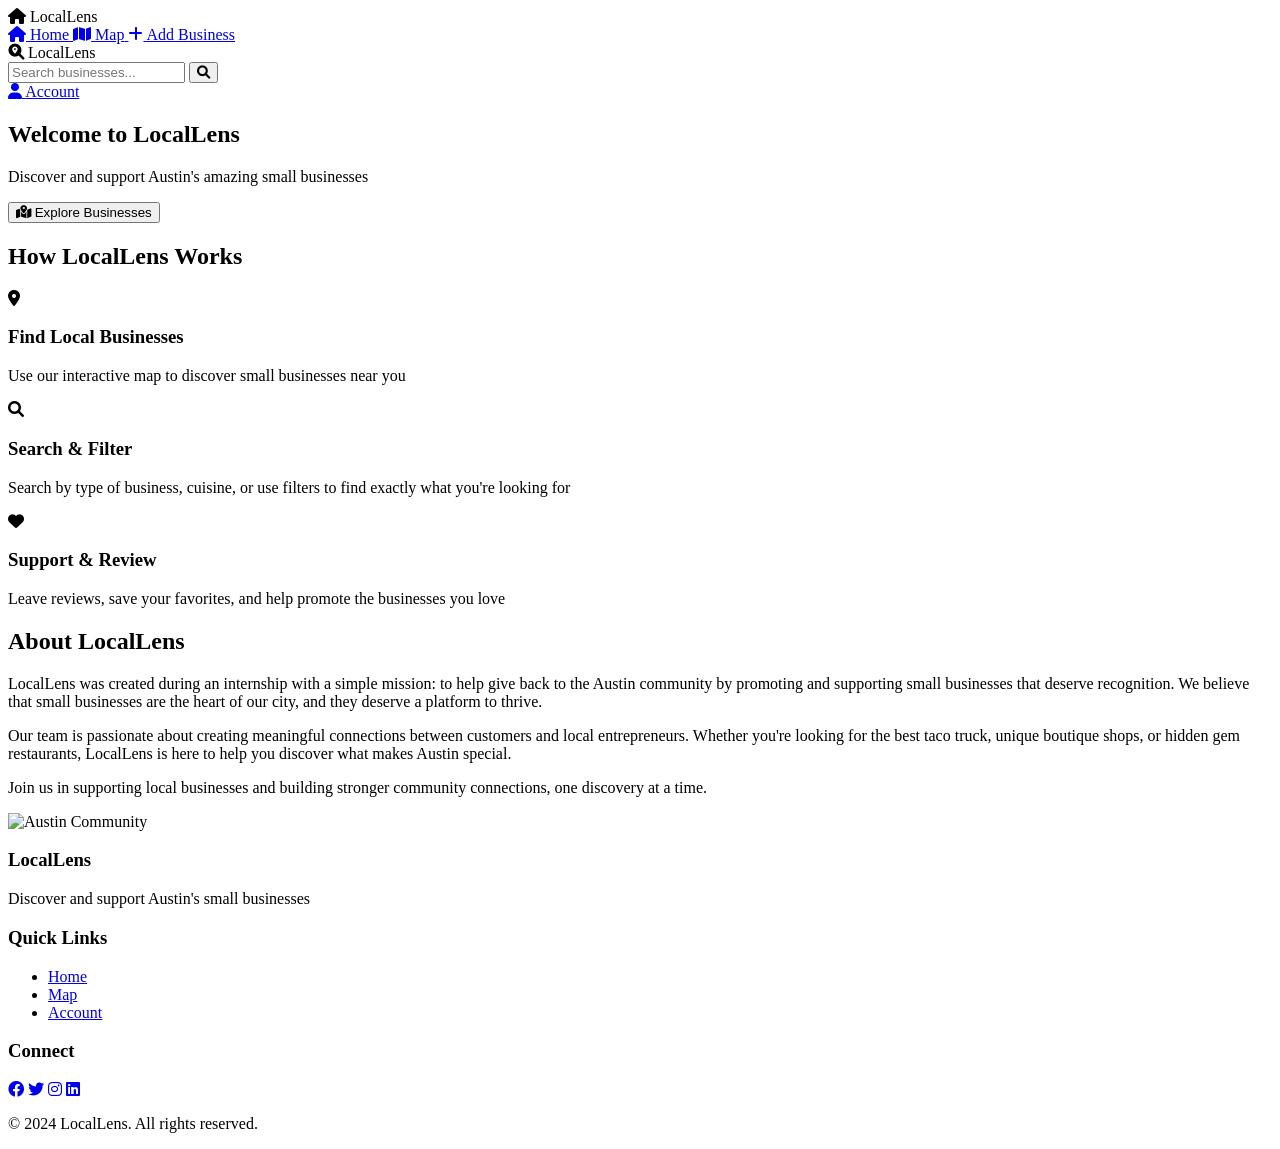
==== index.html @ 7f7b28e9 "Test push" ====
<!DOCTYPE html>
<html lang="en">
<head>
    <meta charset="UTF-8">
    <meta name="viewport" content="width=device-width, initial-scale=1.0">
    <title>LocalLens - Discover Austin's Small Businesses</title>
    <link rel="stylesheet" href="styles.css">
    <link href="https://cdnjs.cloudflare.com/ajax/libs/font-awesome/6.0.0/css/all.min.css" rel="stylesheet">
</head>
<body>
    <!-- Navigation Bar -->
    <nav class="navbar">
        <div class="nav-container">
            <div class="nav-logo">
                <i class="fas fa-home"></i>
                <span id="logo-text">LocalLens</span>
            </div>
            <div class="nav-items">
                <a href="index.html" class="nav-item active">
                    <i class="fas fa-home"></i>
                    <span>Home</span>
                </a>
                <a href="map.html" class="nav-item">
                    <i class="fas fa-map"></i>
                    <span>Map</span>
                </a>
                <a href="add-business.html" class="nav-item">
                    <i class="fas fa-plus"></i>
                    <span>Add Business</span>
                </a>
                <div class="nav-brand">
                    <i class="fas fa-search-location"></i>
                    <span>LocalLens</span>
                </div>
                <div class="search-container">
                    <input type="text" placeholder="Search businesses..." id="home-search">
                    <button type="button"><i class="fas fa-search"></i></button>
                </div>
                <a href="account.html" class="nav-item">
                    <i class="fas fa-user"></i>
                    <span>Account</span>
                </a>
            </div>
        </div>
    </nav>

    <!-- Hero Section with Austin Background -->
    <section class="hero">
        <div class="hero-overlay">
            <div class="hero-content">
                <h1>Welcome to LocalLens</h1>
                <p>Discover and support Austin's amazing small businesses</p>
                <button class="cta-button" onclick="window.location.href='map.html'">
                    <i class="fas fa-map-marked-alt"></i>
                    Explore Businesses
                </button>
            </div>
        </div>
    </section>

    <!-- How It Works Section -->
    <section class="how-it-works">
        <div class="container">
            <h2>How LocalLens Works</h2>
            <div class="steps-container">
                <div class="step">
                    <div class="step-icon">
                        <i class="fas fa-map-marker-alt"></i>
                    </div>
                    <h3>Find Local Businesses</h3>
                    <p>Use our interactive map to discover small businesses near you</p>
                </div>
                <div class="step">
                    <div class="step-icon">
                        <i class="fas fa-search"></i>
                    </div>
                    <h3>Search & Filter</h3>
                    <p>Search by type of business, cuisine, or use filters to find exactly what you're looking for</p>
                </div>
                <div class="step">
                    <div class="step-icon">
                        <i class="fas fa-heart"></i>
                    </div>
                    <h3>Support & Review</h3>
                    <p>Leave reviews, save your favorites, and help promote the businesses you love</p>
                </div>
            </div>
        </div>
    </section>

    <!-- About Us Section -->
    <section class="about-us">
        <div class="container">
            <div class="about-content">
                <div class="about-text">
                    <h2>About LocalLens</h2>
                    <p>
                        LocalLens was created during an internship with a simple mission: to help give back to the Austin community 
                        by promoting and supporting small businesses that deserve recognition. We believe that small businesses are 
                        the heart of our city, and they deserve a platform to thrive.
                    </p>
                    <p>
                        Our team is passionate about creating meaningful connections between customers and local entrepreneurs. 
                        Whether you're looking for the best taco truck, unique boutique shops, or hidden gem restaurants, 
                        LocalLens is here to help you discover what makes Austin special.
                    </p>
                    <p>
                        Join us in supporting local businesses and building stronger community connections, one discovery at a time.
                    </p>
                </div>
                <div class="about-image">
                    <img src="https://images.unsplash.com/photo-1519501025264-65ba15a82390?w=800&h=600&fit=crop" alt="Austin Community">
                </div>
            </div>
        </div>
    </section>

    <!-- Footer -->
    <footer class="footer">
        <div class="container">
            <div class="footer-content">
                <div class="footer-section">
                    <h3>LocalLens</h3>
                    <p>Discover and support Austin's small businesses</p>
                </div>
                <div class="footer-section">
                    <h3>Quick Links</h3>
                    <ul>
                        <li><a href="index.html">Home</a></li>
                        <li><a href="map.html">Map</a></li>
                        <li><a href="account.html">Account</a></li>
                    </ul>
                </div>
                <div class="footer-section">
                    <h3>Connect</h3>
                    <div class="social-links">
                        <a href="#"><i class="fab fa-facebook"></i></a>
                        <a href="#"><i class="fab fa-twitter"></i></a>
                        <a href="#"><i class="fab fa-instagram"></i></a>
                        <a href="#"><i class="fab fa-linkedin"></i></a>
                    </div>
                </div>
            </div>
            <div class="footer-bottom">
                <p>&copy; 2024 LocalLens. All rights reserved.</p>
            </div>
        </div>
    </footer>

    <script src="script.js"></script>
</body>
</html>
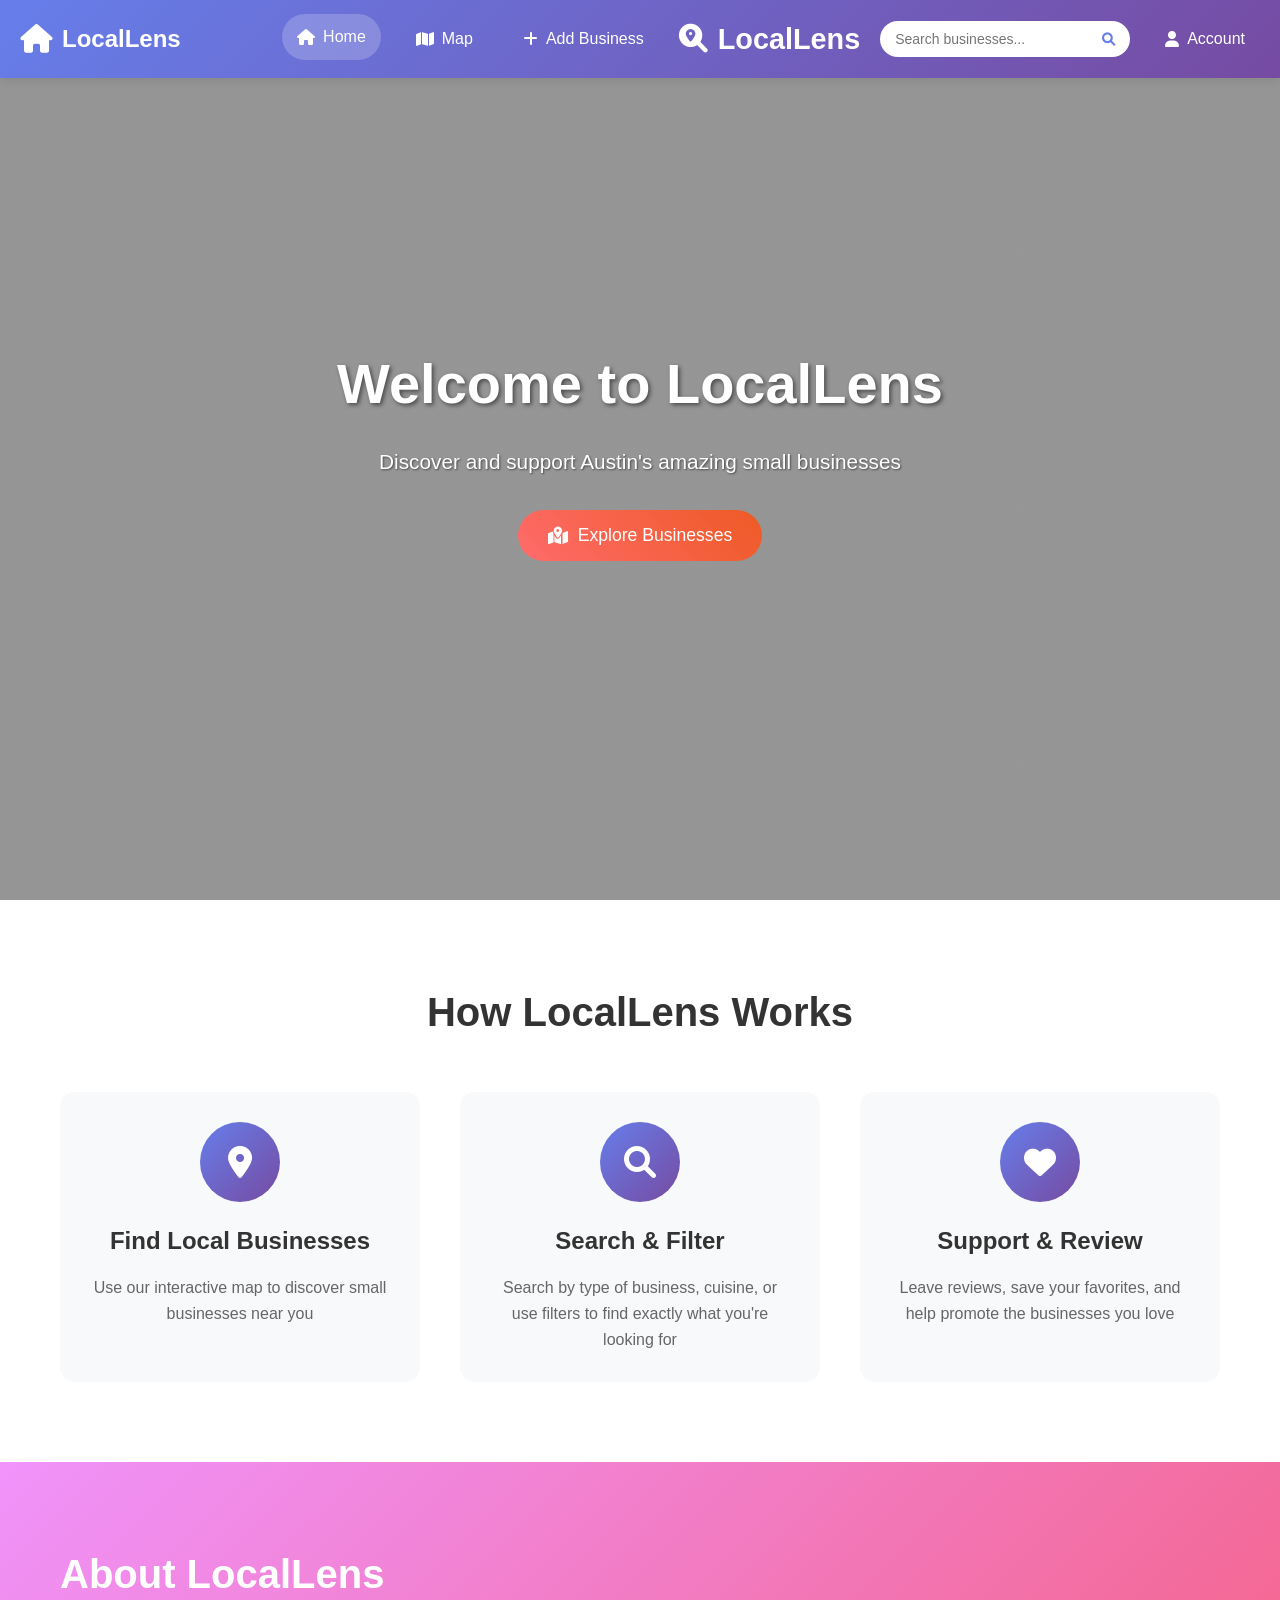
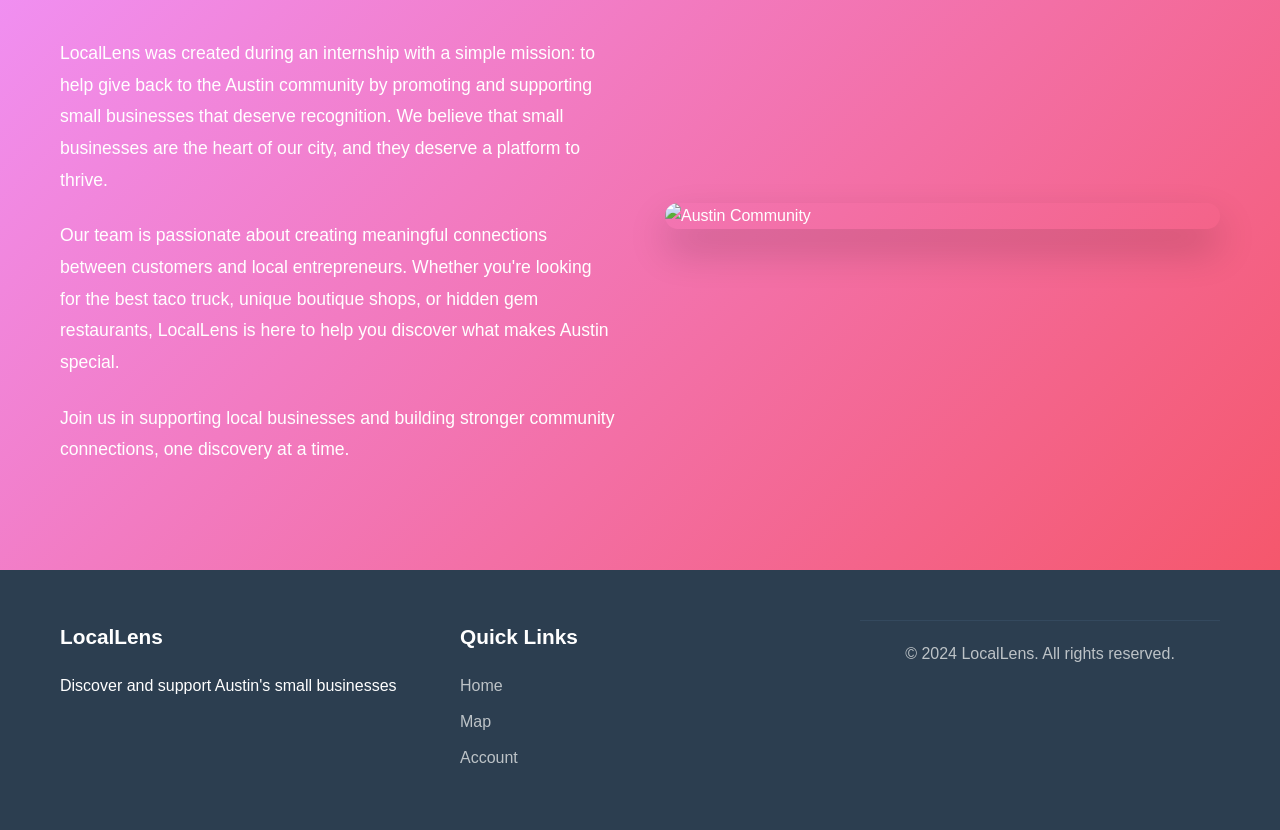
==== commit 03bc152e: "Update image source in index.html" ====
--- a/index.html
+++ b/index.html
@@ -109,7 +109,7 @@
                     </p>
                 </div>
                 <div class="about-image">
-                    <img src="https://images.unsplash.com/photo-1519501025264-65ba15a82390?w=800&h=600&fit=crop" alt="Austin Community">
+                    <img src="https://media.istockphoto.com/id/592651910/photo/austin-texas-skyline.jpg?s=612x612&w=0&k=20&c=B7AozA89AxOwisBe9UBj8TJvMRKr8FooVob9JD7FfEM=" alt="Austin Community">
                 </div>
             </div>
         </div>
@@ -131,16 +131,7 @@
                         <li><a href="account.html">Account</a></li>
                     </ul>
                 </div>
-                <div class="footer-section">
-                    <h3>Connect</h3>
-                    <div class="social-links">
-                        <a href="#"><i class="fab fa-facebook"></i></a>
-                        <a href="#"><i class="fab fa-twitter"></i></a>
-                        <a href="#"><i class="fab fa-instagram"></i></a>
-                        <a href="#"><i class="fab fa-linkedin"></i></a>
-                    </div>
-                </div>
-            </div>
+               
             <div class="footer-bottom">
                 <p>&copy; 2024 LocalLens. All rights reserved.</p>
             </div>
@@ -149,4 +140,4 @@
 
     <script src="script.js"></script>
 </body>
-</html>+</html>
--- a/styles.css
+++ b/styles.css
@@ -0,0 +1,2043 @@
+/* Global Styles */
+* {
+    margin: 0;
+    padding: 0;
+    box-sizing: border-box;
+}
+
+body {
+    font-family: 'Segoe UI', Tahoma, Geneva, Verdana, sans-serif;
+    line-height: 1.6;
+    color: #333;
+    background-color: #f8f9fa;
+}
+
+.container {
+    max-width: 1200px;
+    margin: 0 auto;
+    padding: 0 20px;
+}
+
+/* Navigation Bar */
+.navbar {
+    background: linear-gradient(135deg, #667eea 0%, #764ba2 100%);
+    padding: 1rem 0;
+    position: fixed;
+    top: 0;
+    width: 100%;
+    z-index: 1000;
+    box-shadow: 0 2px 10px rgba(0,0,0,0.1);
+}
+
+.nav-container {
+    max-width: 1400px;
+    margin: 0 auto;
+    display: flex;
+    justify-content: space-between;
+    align-items: center;
+    padding: 0 20px;
+}
+
+.nav-logo {
+    display: flex;
+    align-items: center;
+    color: white;
+    font-size: 1.5rem;
+    font-weight: bold;
+    text-decoration: none;
+}
+
+.nav-logo i {
+    margin-right: 10px;
+    font-size: 1.8rem;
+}
+
+.nav-items {
+    display: flex;
+    align-items: center;
+    gap: 20px;
+    flex-wrap: wrap;
+}
+
+.nav-item {
+    display: flex;
+    align-items: center;
+    color: white;
+    text-decoration: none;
+    padding: 10px 15px;
+    border-radius: 25px;
+    transition: all 0.3s ease;
+}
+
+.nav-item:hover, .nav-item.active {
+    background: rgba(255,255,255,0.2);
+    transform: translateY(-2px);
+}
+
+.nav-item i {
+    margin-right: 8px;
+}
+
+.nav-brand {
+    color: white;
+    font-size: 1.8rem;
+    font-weight: bold;
+    text-decoration: none;
+    display: flex;
+    align-items: center;
+}
+
+.nav-brand i {
+    margin-right: 10px;
+}
+
+.search-container {
+    position: relative;
+    display: flex;
+    align-items: center;
+}
+
+.search-container input {
+    padding: 10px 40px 10px 15px;
+    border: none;
+    border-radius: 25px;
+    width: 250px;
+    outline: none;
+    font-size: 14px;
+}
+
+.search-container button {
+    position: absolute;
+    right: 5px;
+    background: none;
+    border: none;
+    color: #667eea;
+    cursor: pointer;
+    padding: 5px 10px;
+}
+
+/* Hero Section */
+.hero {
+    height: 100vh;
+    background: linear-gradient(rgba(0,0,0,0.4), rgba(0,0,0,0.4)), 
+                url('https://images.unsplash.com/photo-1519501025264-65ba15a82390?w=1920&h=1080&fit=crop');
+    background-size: cover;
+    background-position: center;
+    display: flex;
+    align-items: center;
+    justify-content: center;
+    text-align: center;
+    color: white;
+}
+
+.hero-overlay {
+    max-width: 800px;
+    padding: 0 20px;
+}
+
+.hero-content h1 {
+    font-size: 3.5rem;
+    margin-bottom: 1rem;
+    text-shadow: 2px 2px 4px rgba(0,0,0,0.5);
+}
+
+.hero-content p {
+    font-size: 1.3rem;
+    margin-bottom: 2rem;
+    text-shadow: 1px 1px 2px rgba(0,0,0,0.5);
+}
+
+.cta-button {
+    background: linear-gradient(45deg, #ff6b6b, #ee5a24);
+    color: white;
+    padding: 15px 30px;
+    border: none;
+    border-radius: 50px;
+    font-size: 1.1rem;
+    cursor: pointer;
+    transition: all 0.3s ease;
+    text-decoration: none;
+    display: inline-flex;
+    align-items: center;
+    gap: 10px;
+}
+
+.cta-button:hover {
+    transform: translateY(-3px);
+    box-shadow: 0 10px 20px rgba(0,0,0,0.2);
+}
+
+/* How It Works Section */
+.how-it-works {
+    padding: 80px 0;
+    background: white;
+}
+
+.how-it-works h2 {
+    text-align: center;
+    font-size: 2.5rem;
+    margin-bottom: 3rem;
+    color: #333;
+}
+
+.steps-container {
+    display: grid;
+    grid-template-columns: repeat(auto-fit, minmax(300px, 1fr));
+    gap: 40px;
+}
+
+.step {
+    text-align: center;
+    padding: 30px;
+    border-radius: 15px;
+    background: #f8f9fa;
+    transition: transform 0.3s ease;
+}
+
+.step:hover {
+    transform: translateY(-10px);
+}
+
+.step-icon {
+    width: 80px;
+    height: 80px;
+    background: linear-gradient(135deg, #667eea 0%, #764ba2 100%);
+    border-radius: 50%;
+    display: flex;
+    align-items: center;
+    justify-content: center;
+    margin: 0 auto 20px;
+    color: white;
+    font-size: 2rem;
+}
+
+.step h3 {
+    font-size: 1.5rem;
+    margin-bottom: 15px;
+    color: #333;
+}
+
+.step p {
+    color: #666;
+    line-height: 1.6;
+}
+
+/* About Us Section */
+.about-us {
+    padding: 80px 0;
+    background: linear-gradient(135deg, #f093fb 0%, #f5576c 100%);
+    color: white;
+}
+
+.about-content {
+    display: grid;
+    grid-template-columns: 1fr 1fr;
+    gap: 50px;
+    align-items: center;
+}
+
+.about-text h2 {
+    font-size: 2.5rem;
+    margin-bottom: 2rem;
+}
+
+.about-text p {
+    font-size: 1.1rem;
+    line-height: 1.8;
+    margin-bottom: 1.5rem;
+}
+
+.about-image {
+    border-radius: 15px;
+    overflow: hidden;
+    box-shadow: 0 20px 40px rgba(0,0,0,0.2);
+}
+
+.about-image img {
+    width: 100%;
+    height: auto;
+    display: block;
+}
+
+/* Footer */
+.footer {
+    background: #2c3e50;
+    color: white;
+    padding: 50px 0 20px;
+}
+
+.footer-content {
+    display: grid;
+    grid-template-columns: repeat(auto-fit, minmax(250px, 1fr));
+    gap: 40px;
+    margin-bottom: 30px;
+}
+
+.footer-section h3 {
+    font-size: 1.3rem;
+    margin-bottom: 20px;
+}
+
+.footer-section ul {
+    list-style: none;
+}
+
+.footer-section ul li {
+    margin-bottom: 10px;
+}
+
+.footer-section ul li a {
+    color: #bdc3c7;
+    text-decoration: none;
+    transition: color 0.3s ease;
+}
+
+.footer-section ul li a:hover {
+    color: white;
+}
+
+.social-links {
+    display: flex;
+    gap: 15px;
+}
+
+.social-links a {
+    color: #bdc3c7;
+    font-size: 1.5rem;
+    transition: color 0.3s ease;
+}
+
+.social-links a:hover {
+    color: white;
+}
+
+.footer-bottom {
+    text-align: center;
+    padding-top: 20px;
+    border-top: 1px solid #34495e;
+    color: #bdc3c7;
+}
+
+/* Main Content */
+.main-content {
+    margin-top: 80px;
+    min-height: calc(100vh - 80px);
+}
+
+/* Map Controls */
+.map-controls {
+    display: flex;
+    justify-content: space-between;
+    align-items: center;
+    padding: 20px;
+    background: white;
+    border-bottom: 1px solid #e9ecef;
+    position: sticky;
+    top: 80px;
+    z-index: 100;
+}
+
+.control-btn {
+    background: #667eea;
+    color: white;
+    border: none;
+    padding: 10px 20px;
+    border-radius: 25px;
+    cursor: pointer;
+    display: flex;
+    align-items: center;
+    gap: 8px;
+    transition: all 0.3s ease;
+}
+
+.control-btn:hover {
+    background: #5a67d8;
+    transform: translateY(-2px);
+}
+
+.filter-container {
+    position: relative;
+}
+
+.filter-dropdown {
+    position: absolute;
+    top: 100%;
+    right: 0;
+    background: white;
+    border: 1px solid #e9ecef;
+    border-radius: 10px;
+    padding: 20px;
+    min-width: 250px;
+    box-shadow: 0 10px 30px rgba(0,0,0,0.1);
+    display: none;
+    z-index: 1000;
+}
+
+.filter-dropdown.show {
+    display: block;
+}
+
+.filter-group {
+    margin-bottom: 15px;
+}
+
+.filter-group label {
+    display: block;
+    margin-bottom: 5px;
+    font-weight: 500;
+}
+
+.filter-group select {
+    width: 100%;
+    padding: 8px 12px;
+    border: 1px solid #ddd;
+    border-radius: 5px;
+    outline: none;
+}
+
+.apply-btn {
+    background: #28a745;
+    color: white;
+    border: none;
+    padding: 10px 20px;
+    border-radius: 5px;
+    cursor: pointer;
+    width: 100%;
+    font-weight: 500;
+}
+
+/* Map and Business Container */
+.map-business-container {
+    display: grid;
+    grid-template-columns: 1fr 1fr;
+    height: calc(100vh - 140px);
+}
+
+.map-section {
+    position: relative;
+    background: #f8f9fa;
+    border-right: 1px solid #e9ecef;
+}
+
+#map {
+    width: 100%;
+    height: 100%;
+}
+
+.map-placeholder {
+    display: flex;
+    flex-direction: column;
+    align-items: center;
+    justify-content: center;
+    height: 100%;
+    color: #666;
+    font-size: 1.2rem;
+}
+
+.map-placeholder i {
+    font-size: 4rem;
+    margin-bottom: 20px;
+    color: #ccc;
+}
+
+.business-list-section {
+    background: white;
+    display: flex;
+    flex-direction: column;
+}
+
+.business-list-header {
+    display: flex;
+    justify-content: space-between;
+    align-items: center;
+    padding: 20px;
+    border-bottom: 1px solid #e9ecef;
+}
+
+.business-list-header h3 {
+    font-size: 1.3rem;
+    color: #333;
+}
+
+.view-toggle {
+    display: flex;
+    gap: 10px;
+}
+
+.view-btn {
+    background: none;
+    border: 1px solid #ddd;
+    padding: 8px 12px;
+    border-radius: 5px;
+    cursor: pointer;
+    transition: all 0.3s ease;
+}
+
+.view-btn.active {
+    background: #667eea;
+    color: white;
+    border-color: #667eea;
+}
+
+/* Business List */
+.business-list {
+    flex: 1;
+    overflow-y: auto;
+}
+
+.business-item {
+    display: flex;
+    justify-content: space-between;
+    align-items: center;
+    padding: 20px;
+    border-bottom: 1px solid #e9ecef;
+    transition: background 0.3s ease;
+}
+
+.business-item:hover {
+    background: #f8f9fa;
+}
+
+.business-info h4 {
+    font-size: 1.1rem;
+    margin-bottom: 8px;
+    color: #333;
+}
+
+.business-rating {
+    display: flex;
+    align-items: center;
+    gap: 5px;
+    margin-bottom: 8px;
+}
+
+.business-rating i {
+    color: #ffc107;
+}
+
+.business-category, .business-price, .business-distance {
+    color: #666;
+    font-size: 0.9rem;
+    margin-bottom: 5px;
+}
+
+.business-actions {
+    display: flex;
+    gap: 10px;
+}
+
+.favorite-btn {
+    background: none;
+    border: none;
+    color: #dc3545;
+    cursor: pointer;
+    font-size: 1.2rem;
+    transition: color 0.3s ease;
+}
+
+.favorite-btn:hover, .favorite-btn.active {
+    color: #c82333;
+}
+
+.details-btn {
+    background: #667eea;
+    color: white;
+    border: none;
+    padding: 8px 16px;
+    border-radius: 20px;
+    cursor: pointer;
+    font-size: 0.9rem;
+    transition: background 0.3s ease;
+}
+
+.details-btn:hover {
+    background: #5a67d8;
+}
+
+/* Business Details Modal */
+.modal {
+    display: none;
+    position: fixed;
+    z-index: 2000;
+    left: 0;
+    top: 0;
+    width: 100%;
+    height: 100%;
+    background: rgba(0,0,0,0.5);
+}
+
+.modal.show {
+    display: flex;
+    align-items: center;
+    justify-content: center;
+}
+
+.modal-content {
+    background: white;
+    border-radius: 15px;
+    max-width: 900px;
+    width: 90%;
+    max-height: 90vh;
+    overflow-y: auto;
+    position: relative;
+}
+
+.modal-header {
+    display: flex;
+    justify-content: space-between;
+    align-items: center;
+    padding: 20px;
+    border-bottom: 1px solid #e9ecef;
+}
+
+.modal-header h2 {
+    color: #333;
+}
+
+.close-btn {
+    background: none;
+    border: none;
+    font-size: 1.5rem;
+    cursor: pointer;
+    color: #666;
+}
+
+.modal-body {
+    padding: 20px;
+}
+
+.business-details {
+    display: grid;
+    grid-template-columns: 1fr 1fr;
+    gap: 30px;
+}
+
+.details-left {
+    display: flex;
+    flex-direction: column;
+    gap: 20px;
+}
+
+.business-image {
+    border-radius: 10px;
+    overflow: hidden;
+}
+
+.business-image img {
+    width: 100%;
+    height: 200px;
+    object-fit: cover;
+}
+
+.business-rating {
+    display: flex;
+    align-items: center;
+    gap: 10px;
+}
+
+.stars {
+    color: #ffc107;
+}
+
+.details-right {
+    display: flex;
+    flex-direction: column;
+    gap: 25px;
+}
+
+.info-section h3, .description-section h3, .menu-section h3, .reviews-section h3 {
+    font-size: 1.3rem;
+    margin-bottom: 15px;
+    color: #333;
+}
+
+.info-item {
+    display: flex;
+    align-items: center;
+    gap: 10px;
+    margin-bottom: 10px;
+}
+
+.info-item i {
+    color: #667eea;
+    width: 20px;
+}
+
+.menu-list {
+    list-style: none;
+}
+
+.menu-list li {
+    padding: 8px 0;
+    border-bottom: 1px solid #f0f0f0;
+}
+
+.review-item {
+    padding: 15px;
+    border: 1px solid #e9ecef;
+    border-radius: 10px;
+    margin-bottom: 15px;
+}
+
+.reviewer {
+    font-weight: 600;
+    color: #333;
+}
+
+.review-stars {
+    color: #ffc107;
+}
+
+.review-text {
+    margin-top: 10px;
+    color: #666;
+}
+
+.modal-footer {
+    display: flex;
+    gap: 15px;
+    padding: 20px;
+    border-top: 1px solid #e9ecef;
+}
+
+.favorite-btn-modal {
+    background: #dc3545;
+    color: white;
+    border: none;
+    padding: 10px 20px;
+    border-radius: 25px;
+    cursor: pointer;
+    display: flex;
+    align-items: center;
+    gap: 8px;
+    transition: background 0.3s ease;
+}
+
+.favorite-btn-modal:hover {
+    background: #c82333;
+}
+
+.write-review-btn {
+    background: #667eea;
+    color: white;
+    border: none;
+    padding: 10px 20px;
+    border-radius: 25px;
+    cursor: pointer;
+    display: flex;
+    align-items: center;
+    gap: 8px;
+    transition: background 0.3s ease;
+}
+
+.write-review-btn:hover {
+    background: #5a67d8;
+}
+
+/* Account Section */
+.account-container {
+    max-width: 800px;
+    margin: 0 auto;
+    padding: 40px 20px;
+}
+
+/* Add Business Section */
+.add-business-container {
+    max-width: 1000px;
+    margin: 0 auto;
+    padding: 40px 20px;
+}
+
+.page-header {
+    text-align: center;
+    margin-bottom: 40px;
+}
+
+.page-header h1 {
+    font-size: 2.5rem;
+    margin-bottom: 15px;
+    color: #333;
+}
+
+.page-header p {
+    font-size: 1.2rem;
+    color: #666;
+}
+
+.business-form-container {
+    background: white;
+    border-radius: 15px;
+    padding: 40px;
+    box-shadow: 0 10px 30px rgba(0,0,0,0.1);
+}
+
+.business-form {
+    display: flex;
+    flex-direction: column;
+    gap: 30px;
+}
+
+.form-section {
+    border-bottom: 1px solid #e9ecef;
+    padding-bottom: 30px;
+}
+
+.form-section:last-child {
+    border-bottom: none;
+    padding-bottom: 0;
+}
+
+.form-section h2 {
+    font-size: 1.5rem;
+    margin-bottom: 20px;
+    color: #333;
+    display: flex;
+    align-items: center;
+    gap: 10px;
+}
+
+.form-grid {
+    display: grid;
+    grid-template-columns: repeat(auto-fit, minmax(250px, 1fr));
+    gap: 20px;
+}
+
+.form-group textarea {
+    resize: vertical;
+    min-height: 100px;
+}
+
+.help-text {
+    font-size: 0.9rem;
+    color: #666;
+    margin-top: 5px;
+}
+
+.form-actions {
+    display: flex;
+    gap: 15px;
+    justify-content: flex-end;
+    margin-top: 30px;
+}
+
+.primary-btn {
+    background: linear-gradient(135deg, #667eea 0%, #764ba2 100%);
+    color: white;
+    border: none;
+    padding: 15px 30px;
+    border-radius: 25px;
+    cursor: pointer;
+    font-size: 1.1rem;
+    display: flex;
+    align-items: center;
+    gap: 10px;
+    transition: all 0.3s ease;
+}
+
+.primary-btn:hover {
+    transform: translateY(-2px);
+    box-shadow: 0 10px 20px rgba(0,0,0,0.2);
+}
+
+.secondary-btn {
+    background: #6c757d;
+    color: white;
+    border: none;
+    padding: 15px 30px;
+    border-radius: 25px;
+    cursor: pointer;
+    font-size: 1.1rem;
+    display: flex;
+    align-items: center;
+    gap: 10px;
+    transition: all 0.3s ease;
+}
+
+.secondary-btn:hover {
+    background: #5a6268;
+    transform: translateY(-2px);
+}
+
+/* Success Message */
+.success-message {
+    background: linear-gradient(135deg, #28a745 0%, #20c997 100%);
+    border-radius: 15px;
+    padding: 40px;
+    text-align: center;
+    color: white;
+    margin-top: 30px;
+}
+
+.success-content i {
+    font-size: 4rem;
+    margin-bottom: 20px;
+}
+
+.success-content h3 {
+    font-size: 2rem;
+    margin-bottom: 15px;
+}
+
+.success-content p {
+    font-size: 1.1rem;
+    margin-bottom: 30px;
+    opacity: 0.9;
+}
+
+.success-btn {
+    background: white;
+    color: #28a745;
+    border: none;
+    padding: 12px 25px;
+    border-radius: 25px;
+    cursor: pointer;
+    font-size: 1rem;
+    margin: 0 10px;
+    transition: all 0.3s ease;
+}
+
+.success-btn:hover {
+    transform: translateY(-2px);
+    box-shadow: 0 5px 15px rgba(0,0,0,0.2);
+}
+
+.auth-section {
+    background: white;
+    border-radius: 15px;
+    padding: 40px;
+    box-shadow: 0 10px 30px rgba(0,0,0,0.1);
+    margin-bottom: 40px;
+}
+
+.auth-tabs {
+    display: flex;
+    margin-bottom: 30px;
+    border-bottom: 2px solid #f0f0f0;
+}
+
+.auth-tab {
+    background: none;
+    border: none;
+    padding: 15px 30px;
+    font-size: 1.1rem;
+    cursor: pointer;
+    color: #666;
+    border-bottom: 2px solid transparent;
+    transition: all 0.3s ease;
+}
+
+.auth-tab.active {
+    color: #667eea;
+    border-bottom-color: #667eea;
+}
+
+.auth-form {
+    display: none;
+}
+
+.auth-form.active {
+    display: block;
+}
+
+.auth-form h2 {
+    font-size: 2rem;
+    margin-bottom: 30px;
+    color: #333;
+    text-align: center;
+}
+
+.form-group {
+    margin-bottom: 20px;
+}
+
+.form-group label {
+    display: block;
+    margin-bottom: 8px;
+    font-weight: 500;
+    color: #333;
+}
+
+.form-group input, .form-group textarea {
+    width: 100%;
+    padding: 12px 15px;
+    border: 1px solid #ddd;
+    border-radius: 8px;
+    font-size: 1rem;
+    outline: none;
+    transition: border-color 0.3s ease;
+}
+
+.form-group input:focus, .form-group textarea:focus {
+    border-color: #667eea;
+}
+
+.form-options {
+    display: flex;
+    justify-content: space-between;
+    align-items: center;
+    margin-bottom: 20px;
+}
+
+.form-options label {
+    display: flex;
+    align-items: center;
+    gap: 8px;
+    color: #666;
+}
+
+.forgot-password {
+    color: #667eea;
+    text-decoration: none;
+}
+
+.forgot-password:hover {
+    text-decoration: underline;
+}
+
+.submit-btn {
+    background: linear-gradient(135deg, #667eea 0%, #764ba2 100%);
+    color: white;
+    border: none;
+    padding: 15px 30px;
+    border-radius: 25px;
+    font-size: 1.1rem;
+    cursor: pointer;
+    width: 100%;
+    transition: transform 0.3s ease;
+}
+
+.submit-btn:hover {
+    transform: translateY(-2px);
+}
+
+.social-login {
+    text-align: center;
+    margin-top: 30px;
+}
+
+.social-login p {
+    color: #666;
+    margin-bottom: 15px;
+}
+
+.social-buttons {
+    display: flex;
+    gap: 15px;
+    justify-content: center;
+}
+
+.social-btn {
+    padding: 10px 20px;
+    border: 1px solid #ddd;
+    border-radius: 25px;
+    cursor: pointer;
+    display: flex;
+    align-items: center;
+    gap: 8px;
+    transition: all 0.3s ease;
+    text-decoration: none;
+    color: #333;
+}
+
+.social-btn:hover {
+    background: #f8f9fa;
+    transform: translateY(-2px);
+}
+
+.social-btn.google {
+    color: #db4437;
+    border-color: #db4437;
+}
+
+.social-btn.facebook {
+    color: #4267B2;
+    border-color: #4267B2;
+}
+
+/* Profile Section */
+.profile-section {
+    background: white;
+    border-radius: 15px;
+    padding: 40px;
+    box-shadow: 0 10px 30px rgba(0,0,0,0.1);
+}
+
+.profile-header {
+    display: flex;
+    justify-content: space-between;
+    align-items: center;
+    margin-bottom: 30px;
+    padding-bottom: 20px;
+    border-bottom: 1px solid #e9ecef;
+}
+
+.profile-info {
+    display: flex;
+    align-items: center;
+    gap: 30px;
+}
+
+.profile-picture-container {
+    position: relative;
+}
+
+.profile-picture-container img {
+    width: 120px;
+    height: 120px;
+    border-radius: 50%;
+    object-fit: cover;
+    border: 4px solid #667eea;
+}
+
+.change-pic-btn {
+    position: absolute;
+    bottom: 0;
+    right: 0;
+    background: #667eea;
+    color: white;
+    border: none;
+    border-radius: 50%;
+    width: 40px;
+    height: 40px;
+    cursor: pointer;
+    display: flex;
+    align-items: center;
+    justify-content: center;
+    box-shadow: 0 2px 10px rgba(0,0,0,0.2);
+}
+
+.edit-profile-btn {
+    background: #667eea;
+    color: white;
+    border: none;
+    padding: 10px 20px;
+    border-radius: 25px;
+    cursor: pointer;
+    display: flex;
+    align-items: center;
+    gap: 8px;
+    transition: background 0.3s ease;
+}
+
+.edit-profile-btn:hover {
+    background: #5a67d8;
+}
+
+.profile-tabs {
+    display: flex;
+    margin-bottom: 30px;
+    border-bottom: 2px solid #f0f0f0;
+}
+
+.profile-tab {
+    background: none;
+    border: none;
+    padding: 15px 30px;
+    font-size: 1.1rem;
+    cursor: pointer;
+    color: #666;
+    border-bottom: 2px solid transparent;
+    transition: all 0.3s ease;
+}
+
+.profile-tab.active {
+    color: #667eea;
+    border-bottom-color: #667eea;
+}
+
+.profile-content {
+    display: none;
+}
+
+.profile-content.active {
+    display: block;
+}
+
+/* Favorites Grid */
+.favorites-grid {
+    display: grid;
+    grid-template-columns: repeat(auto-fill, minmax(300px, 1fr));
+    gap: 20px;
+}
+
+.favorite-item {
+    background: #f8f9fa;
+    border-radius: 15px;
+    overflow: hidden;
+    transition: transform 0.3s ease;
+}
+
+.favorite-item:hover {
+    transform: translateY(-5px);
+}
+
+.favorite-item img {
+    width: 100%;
+    height: 200px;
+    object-fit: cover;
+}
+
+.favorite-info {
+    padding: 20px;
+}
+
+.favorite-info h4 {
+    font-size: 1.2rem;
+    margin-bottom: 10px;
+    color: #333;
+}
+
+.favorite-rating {
+    display: flex;
+    align-items: center;
+    gap: 5px;
+    margin-bottom: 10px;
+}
+
+.favorite-rating i {
+    color: #ffc107;
+}
+
+.favorite-info p {
+    color: #666;
+    margin-bottom: 15px;
+}
+
+.remove-favorite {
+    background: #dc3545;
+    color: white;
+    border: none;
+    padding: 8px 15px;
+    border-radius: 20px;
+    cursor: pointer;
+    font-size: 0.9rem;
+    transition: background 0.3s ease;
+    display: flex;
+    align-items: center;
+    gap: 5px;
+}
+
+.remove-favorite:hover {
+    background: #c82333;
+}
+
+/* Recent List */
+.recent-list {
+    display: flex;
+    flex-direction: column;
+    gap: 15px;
+}
+
+.recent-item {
+    display: flex;
+    justify-content: space-between;
+    align-items: center;
+    padding: 20px;
+    background: #f8f9fa;
+    border-radius: 10px;
+    transition: background 0.3s ease;
+}
+
+.recent-item:hover {
+    background: #e9ecef;
+}
+
+.recent-info h4 {
+    font-size: 1.1rem;
+    margin-bottom: 5px;
+    color: #333;
+}
+
+.recent-info p {
+    color: #666;
+    margin-bottom: 10px;
+}
+
+.recent-rating {
+    display: flex;
+    align-items: center;
+    gap: 5px;
+}
+
+.recent-rating i {
+    color: #ffc107;
+}
+
+.view-again-btn {
+    background: #667eea;
+    color: white;
+    border: none;
+    padding: 8px 16px;
+    border-radius: 20px;
+    cursor: pointer;
+    font-size: 0.9rem;
+    transition: background 0.3s ease;
+    text-decoration: none;
+}
+
+.view-again-btn:hover {
+    background: #5a67d8;
+}
+
+/* Reviews List */
+.reviews-list {
+    display: flex;
+    flex-direction: column;
+    gap: 20px;
+}
+
+.review-item {
+    padding: 20px;
+    background: #f8f9fa;
+    border-radius: 10px;
+    border: 1px solid #e9ecef;
+}
+
+.review-header {
+    display: flex;
+    justify-content: space-between;
+    align-items: center;
+    margin-bottom: 15px;
+}
+
+.review-header h4 {
+    font-size: 1.1rem;
+    color: #333;
+}
+
+.review-date {
+    color: #666;
+    font-size: 0.9rem;
+}
+
+.edit-review-btn {
+    background: #667eea;
+    color: white;
+    border: none;
+    padding: 8px 16px;
+    border-radius: 20px;
+    cursor: pointer;
+    font-size: 0.9rem;
+    transition: background 0.3s ease;
+    display: flex;
+    align-items: center;
+    gap: 5px;
+}
+
+.edit-review-btn:hover {
+    background: #5a67d8;
+}
+
+/* Responsive Design */
+@media (max-width: 768px) {
+    .nav-container {
+        flex-direction: column;
+        gap: 15px;
+    }
+
+    .nav-items {
+        flex-wrap: wrap;
+        justify-content: center;
+        gap: 15px;
+    }
+
+    .search-container input {
+        width: 200px;
+    }
+
+    .hero-content h1 {
+        font-size: 2.5rem;
+    }
+
+    .about-content {
+        grid-template-columns: 1fr;
+        text-align: center;
+    }
+
+    .map-business-container {
+        grid-template-columns: 1fr;
+        height: auto;
+    }
+
+    .map-section {
+        height: 400px;
+        border-right: none;
+        border-bottom: 1px solid #e9ecef;
+    }
+
+    .business-list-section {
+        height: 600px;
+    }
+
+    .business-details {
+        grid-template-columns: 1fr;
+    }
+
+    .profile-info {
+        flex-direction: column;
+        text-align: center;
+        gap: 20px;
+    }
+
+    .favorites-grid {
+        grid-template-columns: 1fr;
+    }
+
+    .recent-item {
+        flex-direction: column;
+        align-items: flex-start;
+        gap: 15px;
+    }
+
+    .modal-content {
+        width: 95%;
+        margin: 20px;
+    }
+}
+
+@media (max-width: 480px) {
+    .hero-content h1 {
+        font-size: 2rem;
+    }
+
+    .hero-content p {
+        font-size: 1.1rem;
+    }
+
+    .steps-container {
+        grid-template-columns: 1fr;
+    }
+
+    .auth-section, .profile-section {
+        padding: 20px;
+    }
+
+    .search-container input {
+        width: 150px;
+    }
+
+    .map-controls {
+        flex-direction: column;
+        gap: 15px;
+    }
+
+    .filter-dropdown {
+        right: -50px;
+    }
+}
+
+/* Add business workspace */
+.add-business-page {
+    background: #f4f6f8;
+    color: #17232b;
+}
+
+.add-business-page .main-content {
+    padding: 0;
+}
+
+.add-business-page .nav-logo {
+    color: inherit;
+    text-decoration: none;
+}
+
+.add-business-main {
+    max-width: 1440px;
+    margin: 0 auto;
+    padding: 36px 32px 64px;
+}
+
+.submission-header {
+    display: flex;
+    align-items: flex-end;
+    justify-content: space-between;
+    gap: 24px;
+    margin-bottom: 28px;
+}
+
+.submission-kicker {
+    margin: 0 0 6px;
+    color: #18736f;
+    font-size: 0.78rem;
+    font-weight: 800;
+    text-transform: uppercase;
+}
+
+.submission-header h1 {
+    margin: 0;
+    color: #17232b;
+    font-size: 2.25rem;
+    line-height: 1.15;
+    letter-spacing: 0;
+}
+
+.submission-header > div > p:last-child {
+    max-width: 680px;
+    margin: 10px 0 0;
+    color: #61707a;
+    font-size: 1rem;
+}
+
+.map-return-link {
+    display: inline-flex;
+    align-items: center;
+    gap: 8px;
+    min-height: 40px;
+    color: #225c68;
+    font-weight: 700;
+    text-decoration: none;
+}
+
+.submission-layout {
+    display: grid;
+    grid-template-columns: minmax(0, 1.55fr) minmax(340px, 0.75fr);
+    gap: 28px;
+    align-items: start;
+}
+
+.business-form-container {
+    padding: 0;
+    overflow: hidden;
+    background: #fff;
+    border: 1px solid #dde3e7;
+    border-radius: 6px;
+    box-shadow: 0 12px 32px rgba(29, 45, 54, 0.07);
+}
+
+.business-form {
+    gap: 0;
+}
+
+.business-form .form-section {
+    padding: 28px 30px 30px;
+    border-bottom: 1px solid #e5e9ec;
+}
+
+.business-form .form-section:last-of-type {
+    border-bottom: 1px solid #e5e9ec;
+}
+
+.section-heading {
+    display: flex;
+    align-items: flex-start;
+    gap: 14px;
+    margin-bottom: 24px;
+}
+
+.section-icon {
+    display: inline-flex;
+    flex: 0 0 36px;
+    align-items: center;
+    justify-content: center;
+    width: 36px;
+    height: 36px;
+    color: #176d6a;
+    background: #e3f2f0;
+    border-radius: 6px;
+}
+
+.section-heading h2 {
+    margin: 0 0 4px;
+    color: #1f3039;
+    font-size: 1.15rem;
+    letter-spacing: 0;
+}
+
+.section-heading p {
+    margin: 0;
+    color: #6c7880;
+    font-size: 0.9rem;
+    line-height: 1.45;
+}
+
+.form-grid-three {
+    grid-template-columns: repeat(3, minmax(0, 1fr));
+    gap: 18px;
+}
+
+.form-span-two { grid-column: span 2; }
+.form-span-three { grid-column: 1 / -1; }
+
+.business-form .form-group {
+    min-width: 0;
+    margin: 0;
+}
+
+.business-form .form-group label {
+    margin-bottom: 7px;
+    color: #31424c;
+    font-size: 0.86rem;
+    font-weight: 700;
+}
+
+.business-form .form-group label span {
+    color: #b24a35;
+}
+
+.business-form .form-group input,
+.business-form .form-group select,
+.business-form .form-group textarea {
+    width: 100%;
+    min-height: 44px;
+    padding: 10px 12px;
+    color: #17232b;
+    background: #fff;
+    border: 1px solid #cbd4d9;
+    border-radius: 5px;
+    font: inherit;
+    outline: none;
+    transition: border-color 160ms ease, box-shadow 160ms ease;
+}
+
+.business-form .form-group textarea {
+    min-height: 96px;
+    resize: vertical;
+}
+
+.business-form .form-group input:focus,
+.business-form .form-group select:focus,
+.business-form .form-group textarea:focus {
+    border-color: #18736f;
+    box-shadow: 0 0 0 3px rgba(24, 115, 111, 0.12);
+}
+
+.business-form .help-text,
+.field-meta {
+    margin: 6px 0 0;
+    color: #77838a;
+    font-size: 0.78rem;
+}
+
+.field-meta {
+    text-align: right;
+}
+
+.matrix-heading {
+    align-items: center;
+}
+
+.matrix-heading > div:nth-child(2) {
+    flex: 1;
+}
+
+.matrix-average {
+    min-width: 86px;
+    padding-left: 16px;
+    border-left: 1px solid #dce3e6;
+    text-align: right;
+}
+
+.matrix-average span {
+    display: block;
+    color: #a86400;
+    font-size: 1.55rem;
+    font-weight: 800;
+}
+
+.matrix-average small {
+    color: #76838a;
+    font-size: 0.72rem;
+}
+
+.score-inputs {
+    display: grid;
+    grid-template-columns: repeat(2, minmax(0, 1fr));
+    gap: 18px 26px;
+}
+
+.score-input {
+    min-width: 0;
+}
+
+.score-input > div {
+    display: flex;
+    justify-content: space-between;
+    margin-bottom: 8px;
+}
+
+.score-input label {
+    color: #31424c;
+    font-size: 0.87rem;
+    font-weight: 700;
+}
+
+.score-input output {
+    color: #a86400;
+    font-weight: 800;
+}
+
+.score-input input[type="range"] {
+    --score-progress: 50%;
+    width: 100%;
+    height: 6px;
+    appearance: none;
+    background: linear-gradient(to right, #18736f var(--score-progress), #dbe2e5 var(--score-progress));
+    border-radius: 3px;
+    cursor: pointer;
+}
+
+.score-input input[type="range"]::-webkit-slider-thumb {
+    width: 18px;
+    height: 18px;
+    appearance: none;
+    background: #fff;
+    border: 3px solid #18736f;
+    border-radius: 50%;
+    box-shadow: 0 1px 3px rgba(0,0,0,0.18);
+}
+
+.score-input p {
+    margin: 6px 0 0;
+    color: #7a858c;
+    font-size: 0.73rem;
+}
+
+.business-form .form-actions {
+    display: flex;
+    align-items: center;
+    justify-content: space-between;
+    gap: 18px;
+    margin: 0;
+    padding: 22px 30px;
+    background: #f8fafb;
+}
+
+.form-actions > p {
+    max-width: 400px;
+    margin: 0;
+    color: #68757c;
+    font-size: 0.8rem;
+}
+
+.form-actions > p i {
+    margin-right: 5px;
+    color: #18736f;
+}
+
+.form-actions > div {
+    display: flex;
+    gap: 10px;
+}
+
+.add-business-page .primary-btn,
+.add-business-page .secondary-btn {
+    min-height: 42px;
+    padding: 10px 16px;
+    border-radius: 5px;
+    font-size: 0.9rem;
+    font-weight: 700;
+    transform: none;
+}
+
+.add-business-page .primary-btn {
+    background: #225c68;
+}
+
+.add-business-page .primary-btn:hover {
+    background: #194a54;
+    box-shadow: none;
+    transform: none;
+}
+
+.add-business-page .secondary-btn {
+    color: #37464f;
+    background: #fff;
+    border: 1px solid #cbd4d9;
+}
+
+.add-business-page .secondary-btn:hover {
+    color: #17232b;
+    background: #eef2f4;
+    transform: none;
+}
+
+.listing-preview {
+    position: sticky;
+    top: 24px;
+}
+
+.preview-heading {
+    display: flex;
+    align-items: center;
+    justify-content: space-between;
+    margin-bottom: 12px;
+}
+
+.preview-heading p {
+    margin: 0 0 2px;
+    color: #18736f;
+    font-size: 0.72rem;
+    font-weight: 800;
+    text-transform: uppercase;
+}
+
+.preview-heading h2 {
+    margin: 0;
+    color: #23343d;
+    font-size: 1.05rem;
+}
+
+.draft-badge {
+    display: inline-flex;
+    align-items: center;
+    gap: 6px;
+    padding: 6px 9px;
+    color: #6b5100;
+    background: #fff3c4;
+    border: 1px solid #ecd987;
+    border-radius: 4px;
+    font-size: 0.75rem;
+    font-weight: 700;
+}
+
+.preview-card {
+    overflow: hidden;
+    background: #fff;
+    border: 1px solid #d9e0e4;
+    border-radius: 7px;
+    box-shadow: 0 14px 36px rgba(28, 44, 53, 0.11);
+}
+
+.preview-media {
+    position: relative;
+    aspect-ratio: 16 / 9;
+    overflow: hidden;
+    background: #dce7e8;
+}
+
+.preview-media img,
+#preview-image-placeholder {
+    width: 100%;
+    height: 100%;
+}
+
+.preview-media img {
+    display: block;
+    object-fit: cover;
+}
+
+#preview-image-placeholder {
+    display: flex;
+    align-items: center;
+    justify-content: center;
+    color: #4b767b;
+    background: repeating-linear-gradient(135deg, #e8f0f1 0, #e8f0f1 18px, #dfe9ea 18px, #dfe9ea 36px);
+    font-size: 3rem;
+}
+
+#preview-image-placeholder[hidden],
+#preview-image[hidden] {
+    display: none;
+}
+
+.preview-category {
+    position: absolute;
+    left: 14px;
+    bottom: 14px;
+    padding: 6px 9px;
+    color: #fff;
+    background: #225c68;
+    border-radius: 4px;
+    font-size: 0.75rem;
+    font-weight: 800;
+}
+
+.preview-body {
+    padding: 20px;
+}
+
+.preview-title-row {
+    display: flex;
+    align-items: flex-start;
+    justify-content: space-between;
+    gap: 16px;
+}
+
+.preview-title-row h3 {
+    min-width: 0;
+    margin: 0;
+    overflow-wrap: anywhere;
+    color: #1b2a32;
+    font-size: 1.25rem;
+    line-height: 1.25;
+}
+
+.preview-rating {
+    display: flex;
+    flex: 0 0 auto;
+    align-items: center;
+    gap: 3px;
+    color: #a86400;
+}
+
+.preview-rating i {
+    font-size: 0.86rem;
+}
+
+.preview-rating span {
+    color: #738087;
+    font-size: 0.75rem;
+}
+
+.preview-meta {
+    display: flex;
+    flex-wrap: wrap;
+    gap: 8px 14px;
+    margin: 10px 0 0;
+    color: #65727a;
+    font-size: 0.82rem;
+}
+
+.preview-meta span + span::before {
+    content: "•";
+    margin-right: 14px;
+    color: #a6b0b5;
+}
+
+.preview-description {
+    margin: 16px 0;
+    color: #45545c;
+    font-size: 0.9rem;
+    line-height: 1.55;
+    overflow-wrap: anywhere;
+}
+
+.preview-scores {
+    display: grid;
+    grid-template-columns: repeat(2, minmax(0, 1fr));
+    gap: 8px;
+    padding: 14px;
+    background: #f5f8f8;
+    border: 1px solid #e4e9eb;
+    border-radius: 5px;
+}
+
+.preview-scores div {
+    display: flex;
+    justify-content: space-between;
+    gap: 8px;
+    color: #617078;
+    font-size: 0.78rem;
+}
+
+.preview-scores strong {
+    color: #29424a;
+}
+
+.preview-footer {
+    display: flex;
+    flex-wrap: wrap;
+    justify-content: space-between;
+    gap: 8px 14px;
+    margin-top: 16px;
+    padding-top: 14px;
+    color: #66757c;
+    border-top: 1px solid #e6eaec;
+    font-size: 0.78rem;
+}
+
+.preview-footer i {
+    width: 15px;
+    color: #18736f;
+}
+
+.preview-note {
+    margin: 10px 0 0;
+    color: #728087;
+    font-size: 0.76rem;
+    text-align: center;
+}
+
+.preview-note i {
+    margin-right: 5px;
+}
+
+.add-business-page .success-message {
+    max-width: 720px;
+    margin: 40px auto;
+    color: #17372f;
+    background: #e6f3ec;
+    border: 1px solid #b8d9ca;
+    border-radius: 6px;
+}
+
+@media (max-width: 1050px) {
+    .submission-layout {
+        grid-template-columns: minmax(0, 1fr) 340px;
+    }
+
+    .form-grid-three {
+        grid-template-columns: repeat(2, minmax(0, 1fr));
+    }
+
+    .form-span-three {
+        grid-column: span 2;
+    }
+}
+
+@media (max-width: 820px) {
+    .add-business-main {
+        padding: 28px 18px 48px;
+    }
+
+    .submission-header {
+        align-items: flex-start;
+        flex-direction: column;
+    }
+
+    .submission-layout {
+        grid-template-columns: 1fr;
+    }
+
+    .listing-preview {
+        position: static;
+    }
+}
+
+@media (max-width: 580px) {
+    .submission-header h1 {
+        font-size: 1.8rem;
+    }
+
+    .business-form .form-section {
+        padding: 24px 18px;
+    }
+
+    .form-grid-three,
+    .score-inputs {
+        grid-template-columns: 1fr;
+    }
+
+    .form-span-two,
+    .form-span-three {
+        grid-column: auto;
+    }
+
+    .matrix-heading {
+        align-items: flex-start;
+        flex-wrap: wrap;
+    }
+
+    .matrix-average {
+        width: 100%;
+        padding: 10px 0 0;
+        border-top: 1px solid #dce3e6;
+        border-left: 0;
+        text-align: left;
+    }
+
+    .business-form .form-actions {
+        align-items: stretch;
+        flex-direction: column;
+        padding: 18px;
+    }
+
+    .form-actions > div,
+    .form-actions button {
+        width: 100%;
+    }
+
+    .form-actions button {
+        justify-content: center;
+    }
+}
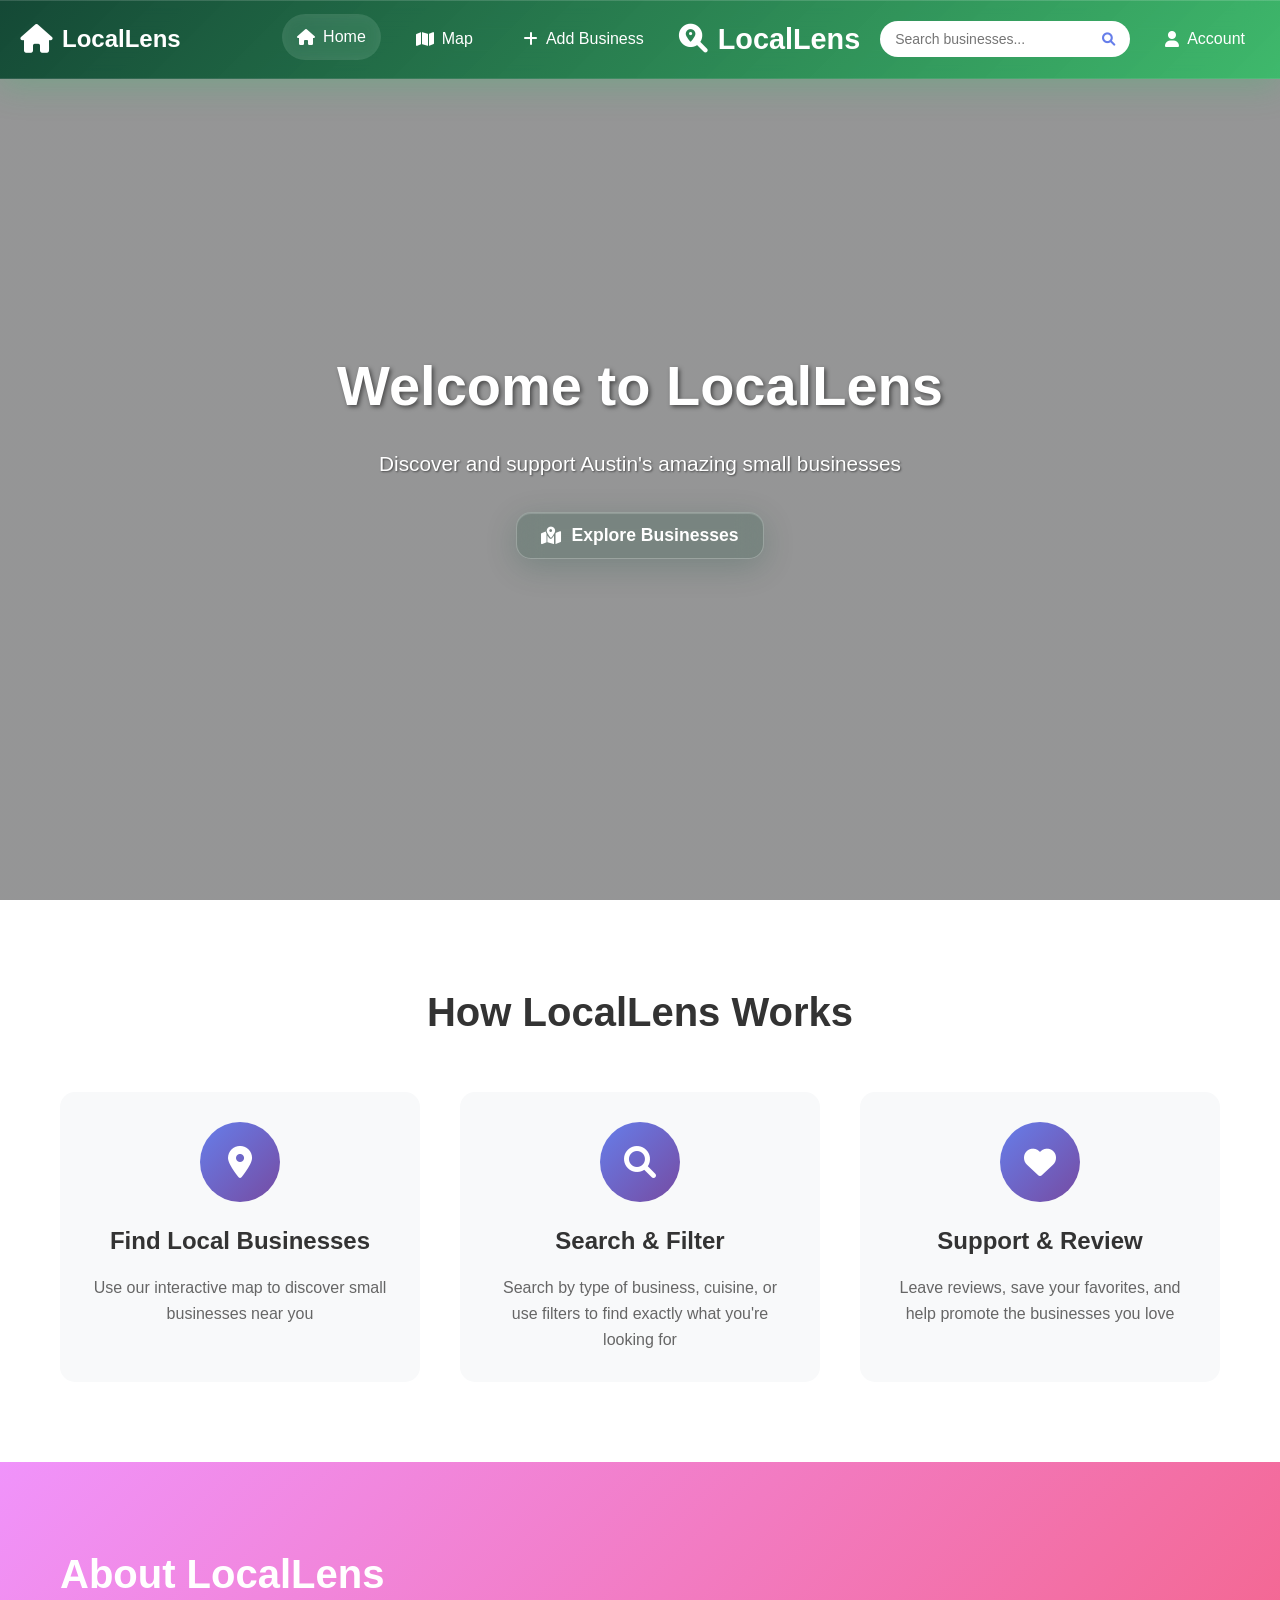
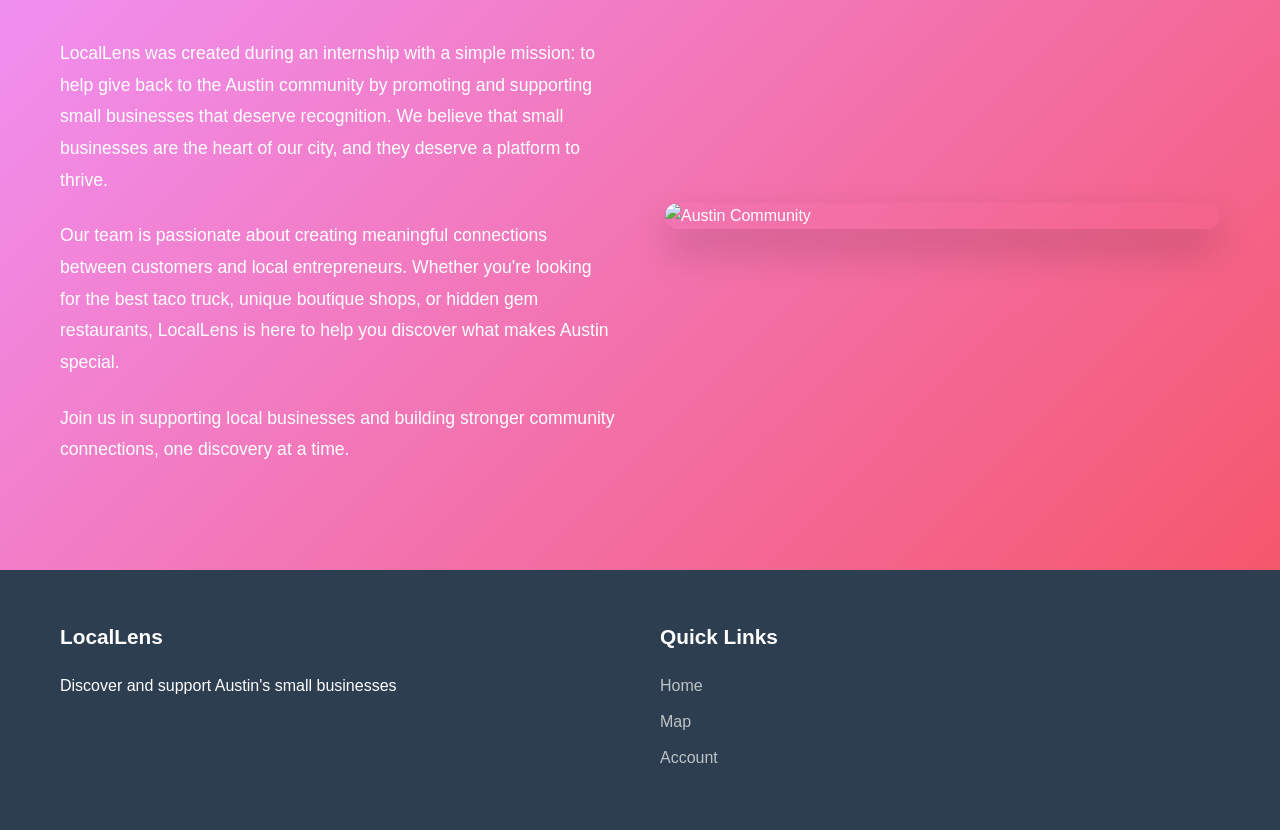
==== commit cc014117: "Merge branch 'main' into main" ====
--- a/index.html
+++ b/index.html
@@ -131,10 +131,7 @@
                         <li><a href="account.html">Account</a></li>
                     </ul>
                 </div>
-               
-            <div class="footer-bottom">
-                <p>&copy; 2024 LocalLens. All rights reserved.</p>
-            </div>
+            
         </div>
     </footer>
 
--- a/styles.css
+++ b/styles.css
@@ -20,13 +20,23 @@
 
 /* Navigation Bar */
 .navbar {
-    background: linear-gradient(135deg, #667eea 0%, #764ba2 100%);
+    background: linear-gradient(
+        135deg,
+        rgba(6, 64, 43, 0.9),
+        rgba(34, 197, 94, 0.75)
+    );
+
+    backdrop-filter: blur(18px);
+    -webkit-backdrop-filter: blur(18px);
+    border-bottom: 1px solid rgba(255, 255, 255, 0.12);
+    box-shadow:
+        0 8px 32px rgba(34, 197, 94, 0.25),
+        inset 0 1px 0 rgba(255, 255, 255, 0.15);
     padding: 1rem 0;
     position: fixed;
     top: 0;
     width: 100%;
     z-index: 1000;
-    box-shadow: 0 2px 10px rgba(0,0,0,0.1);
 }
 
 .nav-container {
@@ -69,8 +79,10 @@
     transition: all 0.3s ease;
 }
 
-.nav-item:hover, .nav-item.active {
-    background: rgba(255,255,255,0.2);
+.nav-item:hover,
+.nav-item.active {
+    background: rgba(255,255,255,0.15);
+    backdrop-filter: blur(8px);
     transform: translateY(-2px);
 }
 
@@ -120,7 +132,7 @@
 .hero {
     height: 100vh;
     background: linear-gradient(rgba(0,0,0,0.4), rgba(0,0,0,0.4)), 
-                url('https://images.unsplash.com/photo-1519501025264-65ba15a82390?w=1920&h=1080&fit=crop');
+                url('https://images.unsplash.com/photo-1666969565832-b55bf42a900d?q=80&w=2071&auto=format&fit=crop&ixlib=rb-4.1.0&ixid=M3wxMjA3fDB8MHxwaG90by1wYWdlfHx8fGVufDB8fHx8fA%3D%3D');
     background-size: cover;
     background-position: center;
     display: flex;
@@ -148,13 +160,19 @@
 }
 
 .cta-button {
-    background: linear-gradient(45deg, #ff6b6b, #ee5a24);
-    color: white;
-    padding: 15px 30px;
-    border: none;
-    border-radius: 50px;
+    background: rgba(6, 64, 43, 0.2);
+    backdrop-filter: blur(12px);
+    -webkit-backdrop-filter: blur(12px);
+    color: white;
+    padding: 12px 24px;
+    border: 1px solid rgba(255, 255, 255, 0.25);
+    border-radius: 15px;
     font-size: 1.1rem;
     cursor: pointer;
+    box-shadow:
+        0 8px 32px rgba(6, 64, 43, 0.2),
+        inset 0 1px 1px rgba(255, 255, 255, 0.2);
+    font-weight: 600;
     transition: all 0.3s ease;
     text-decoration: none;
     display: inline-flex;
@@ -163,8 +181,11 @@
 }
 
 .cta-button:hover {
+    background: rgba(6, 64, 43, 0.35);
     transform: translateY(-3px);
-    box-shadow: 0 10px 20px rgba(0,0,0,0.2);
+    box-shadow: 
+        0 12px 40px rgba(6, 64, 43, 0.35),
+        inset 0 1px 1px rgba(255, 255, 255, 0.3);
 }
 
 /* How It Works Section */
@@ -1425,619 +1446,3 @@
         right: -50px;
     }
 }
-
-/* Add business workspace */
-.add-business-page {
-    background: #f4f6f8;
-    color: #17232b;
-}
-
-.add-business-page .main-content {
-    padding: 0;
-}
-
-.add-business-page .nav-logo {
-    color: inherit;
-    text-decoration: none;
-}
-
-.add-business-main {
-    max-width: 1440px;
-    margin: 0 auto;
-    padding: 36px 32px 64px;
-}
-
-.submission-header {
-    display: flex;
-    align-items: flex-end;
-    justify-content: space-between;
-    gap: 24px;
-    margin-bottom: 28px;
-}
-
-.submission-kicker {
-    margin: 0 0 6px;
-    color: #18736f;
-    font-size: 0.78rem;
-    font-weight: 800;
-    text-transform: uppercase;
-}
-
-.submission-header h1 {
-    margin: 0;
-    color: #17232b;
-    font-size: 2.25rem;
-    line-height: 1.15;
-    letter-spacing: 0;
-}
-
-.submission-header > div > p:last-child {
-    max-width: 680px;
-    margin: 10px 0 0;
-    color: #61707a;
-    font-size: 1rem;
-}
-
-.map-return-link {
-    display: inline-flex;
-    align-items: center;
-    gap: 8px;
-    min-height: 40px;
-    color: #225c68;
-    font-weight: 700;
-    text-decoration: none;
-}
-
-.submission-layout {
-    display: grid;
-    grid-template-columns: minmax(0, 1.55fr) minmax(340px, 0.75fr);
-    gap: 28px;
-    align-items: start;
-}
-
-.business-form-container {
-    padding: 0;
-    overflow: hidden;
-    background: #fff;
-    border: 1px solid #dde3e7;
-    border-radius: 6px;
-    box-shadow: 0 12px 32px rgba(29, 45, 54, 0.07);
-}
-
-.business-form {
-    gap: 0;
-}
-
-.business-form .form-section {
-    padding: 28px 30px 30px;
-    border-bottom: 1px solid #e5e9ec;
-}
-
-.business-form .form-section:last-of-type {
-    border-bottom: 1px solid #e5e9ec;
-}
-
-.section-heading {
-    display: flex;
-    align-items: flex-start;
-    gap: 14px;
-    margin-bottom: 24px;
-}
-
-.section-icon {
-    display: inline-flex;
-    flex: 0 0 36px;
-    align-items: center;
-    justify-content: center;
-    width: 36px;
-    height: 36px;
-    color: #176d6a;
-    background: #e3f2f0;
-    border-radius: 6px;
-}
-
-.section-heading h2 {
-    margin: 0 0 4px;
-    color: #1f3039;
-    font-size: 1.15rem;
-    letter-spacing: 0;
-}
-
-.section-heading p {
-    margin: 0;
-    color: #6c7880;
-    font-size: 0.9rem;
-    line-height: 1.45;
-}
-
-.form-grid-three {
-    grid-template-columns: repeat(3, minmax(0, 1fr));
-    gap: 18px;
-}
-
-.form-span-two { grid-column: span 2; }
-.form-span-three { grid-column: 1 / -1; }
-
-.business-form .form-group {
-    min-width: 0;
-    margin: 0;
-}
-
-.business-form .form-group label {
-    margin-bottom: 7px;
-    color: #31424c;
-    font-size: 0.86rem;
-    font-weight: 700;
-}
-
-.business-form .form-group label span {
-    color: #b24a35;
-}
-
-.business-form .form-group input,
-.business-form .form-group select,
-.business-form .form-group textarea {
-    width: 100%;
-    min-height: 44px;
-    padding: 10px 12px;
-    color: #17232b;
-    background: #fff;
-    border: 1px solid #cbd4d9;
-    border-radius: 5px;
-    font: inherit;
-    outline: none;
-    transition: border-color 160ms ease, box-shadow 160ms ease;
-}
-
-.business-form .form-group textarea {
-    min-height: 96px;
-    resize: vertical;
-}
-
-.business-form .form-group input:focus,
-.business-form .form-group select:focus,
-.business-form .form-group textarea:focus {
-    border-color: #18736f;
-    box-shadow: 0 0 0 3px rgba(24, 115, 111, 0.12);
-}
-
-.business-form .help-text,
-.field-meta {
-    margin: 6px 0 0;
-    color: #77838a;
-    font-size: 0.78rem;
-}
-
-.field-meta {
-    text-align: right;
-}
-
-.matrix-heading {
-    align-items: center;
-}
-
-.matrix-heading > div:nth-child(2) {
-    flex: 1;
-}
-
-.matrix-average {
-    min-width: 86px;
-    padding-left: 16px;
-    border-left: 1px solid #dce3e6;
-    text-align: right;
-}
-
-.matrix-average span {
-    display: block;
-    color: #a86400;
-    font-size: 1.55rem;
-    font-weight: 800;
-}
-
-.matrix-average small {
-    color: #76838a;
-    font-size: 0.72rem;
-}
-
-.score-inputs {
-    display: grid;
-    grid-template-columns: repeat(2, minmax(0, 1fr));
-    gap: 18px 26px;
-}
-
-.score-input {
-    min-width: 0;
-}
-
-.score-input > div {
-    display: flex;
-    justify-content: space-between;
-    margin-bottom: 8px;
-}
-
-.score-input label {
-    color: #31424c;
-    font-size: 0.87rem;
-    font-weight: 700;
-}
-
-.score-input output {
-    color: #a86400;
-    font-weight: 800;
-}
-
-.score-input input[type="range"] {
-    --score-progress: 50%;
-    width: 100%;
-    height: 6px;
-    appearance: none;
-    background: linear-gradient(to right, #18736f var(--score-progress), #dbe2e5 var(--score-progress));
-    border-radius: 3px;
-    cursor: pointer;
-}
-
-.score-input input[type="range"]::-webkit-slider-thumb {
-    width: 18px;
-    height: 18px;
-    appearance: none;
-    background: #fff;
-    border: 3px solid #18736f;
-    border-radius: 50%;
-    box-shadow: 0 1px 3px rgba(0,0,0,0.18);
-}
-
-.score-input p {
-    margin: 6px 0 0;
-    color: #7a858c;
-    font-size: 0.73rem;
-}
-
-.business-form .form-actions {
-    display: flex;
-    align-items: center;
-    justify-content: space-between;
-    gap: 18px;
-    margin: 0;
-    padding: 22px 30px;
-    background: #f8fafb;
-}
-
-.form-actions > p {
-    max-width: 400px;
-    margin: 0;
-    color: #68757c;
-    font-size: 0.8rem;
-}
-
-.form-actions > p i {
-    margin-right: 5px;
-    color: #18736f;
-}
-
-.form-actions > div {
-    display: flex;
-    gap: 10px;
-}
-
-.add-business-page .primary-btn,
-.add-business-page .secondary-btn {
-    min-height: 42px;
-    padding: 10px 16px;
-    border-radius: 5px;
-    font-size: 0.9rem;
-    font-weight: 700;
-    transform: none;
-}
-
-.add-business-page .primary-btn {
-    background: #225c68;
-}
-
-.add-business-page .primary-btn:hover {
-    background: #194a54;
-    box-shadow: none;
-    transform: none;
-}
-
-.add-business-page .secondary-btn {
-    color: #37464f;
-    background: #fff;
-    border: 1px solid #cbd4d9;
-}
-
-.add-business-page .secondary-btn:hover {
-    color: #17232b;
-    background: #eef2f4;
-    transform: none;
-}
-
-.listing-preview {
-    position: sticky;
-    top: 24px;
-}
-
-.preview-heading {
-    display: flex;
-    align-items: center;
-    justify-content: space-between;
-    margin-bottom: 12px;
-}
-
-.preview-heading p {
-    margin: 0 0 2px;
-    color: #18736f;
-    font-size: 0.72rem;
-    font-weight: 800;
-    text-transform: uppercase;
-}
-
-.preview-heading h2 {
-    margin: 0;
-    color: #23343d;
-    font-size: 1.05rem;
-}
-
-.draft-badge {
-    display: inline-flex;
-    align-items: center;
-    gap: 6px;
-    padding: 6px 9px;
-    color: #6b5100;
-    background: #fff3c4;
-    border: 1px solid #ecd987;
-    border-radius: 4px;
-    font-size: 0.75rem;
-    font-weight: 700;
-}
-
-.preview-card {
-    overflow: hidden;
-    background: #fff;
-    border: 1px solid #d9e0e4;
-    border-radius: 7px;
-    box-shadow: 0 14px 36px rgba(28, 44, 53, 0.11);
-}
-
-.preview-media {
-    position: relative;
-    aspect-ratio: 16 / 9;
-    overflow: hidden;
-    background: #dce7e8;
-}
-
-.preview-media img,
-#preview-image-placeholder {
-    width: 100%;
-    height: 100%;
-}
-
-.preview-media img {
-    display: block;
-    object-fit: cover;
-}
-
-#preview-image-placeholder {
-    display: flex;
-    align-items: center;
-    justify-content: center;
-    color: #4b767b;
-    background: repeating-linear-gradient(135deg, #e8f0f1 0, #e8f0f1 18px, #dfe9ea 18px, #dfe9ea 36px);
-    font-size: 3rem;
-}
-
-#preview-image-placeholder[hidden],
-#preview-image[hidden] {
-    display: none;
-}
-
-.preview-category {
-    position: absolute;
-    left: 14px;
-    bottom: 14px;
-    padding: 6px 9px;
-    color: #fff;
-    background: #225c68;
-    border-radius: 4px;
-    font-size: 0.75rem;
-    font-weight: 800;
-}
-
-.preview-body {
-    padding: 20px;
-}
-
-.preview-title-row {
-    display: flex;
-    align-items: flex-start;
-    justify-content: space-between;
-    gap: 16px;
-}
-
-.preview-title-row h3 {
-    min-width: 0;
-    margin: 0;
-    overflow-wrap: anywhere;
-    color: #1b2a32;
-    font-size: 1.25rem;
-    line-height: 1.25;
-}
-
-.preview-rating {
-    display: flex;
-    flex: 0 0 auto;
-    align-items: center;
-    gap: 3px;
-    color: #a86400;
-}
-
-.preview-rating i {
-    font-size: 0.86rem;
-}
-
-.preview-rating span {
-    color: #738087;
-    font-size: 0.75rem;
-}
-
-.preview-meta {
-    display: flex;
-    flex-wrap: wrap;
-    gap: 8px 14px;
-    margin: 10px 0 0;
-    color: #65727a;
-    font-size: 0.82rem;
-}
-
-.preview-meta span + span::before {
-    content: "•";
-    margin-right: 14px;
-    color: #a6b0b5;
-}
-
-.preview-description {
-    margin: 16px 0;
-    color: #45545c;
-    font-size: 0.9rem;
-    line-height: 1.55;
-    overflow-wrap: anywhere;
-}
-
-.preview-scores {
-    display: grid;
-    grid-template-columns: repeat(2, minmax(0, 1fr));
-    gap: 8px;
-    padding: 14px;
-    background: #f5f8f8;
-    border: 1px solid #e4e9eb;
-    border-radius: 5px;
-}
-
-.preview-scores div {
-    display: flex;
-    justify-content: space-between;
-    gap: 8px;
-    color: #617078;
-    font-size: 0.78rem;
-}
-
-.preview-scores strong {
-    color: #29424a;
-}
-
-.preview-footer {
-    display: flex;
-    flex-wrap: wrap;
-    justify-content: space-between;
-    gap: 8px 14px;
-    margin-top: 16px;
-    padding-top: 14px;
-    color: #66757c;
-    border-top: 1px solid #e6eaec;
-    font-size: 0.78rem;
-}
-
-.preview-footer i {
-    width: 15px;
-    color: #18736f;
-}
-
-.preview-note {
-    margin: 10px 0 0;
-    color: #728087;
-    font-size: 0.76rem;
-    text-align: center;
-}
-
-.preview-note i {
-    margin-right: 5px;
-}
-
-.add-business-page .success-message {
-    max-width: 720px;
-    margin: 40px auto;
-    color: #17372f;
-    background: #e6f3ec;
-    border: 1px solid #b8d9ca;
-    border-radius: 6px;
-}
-
-@media (max-width: 1050px) {
-    .submission-layout {
-        grid-template-columns: minmax(0, 1fr) 340px;
-    }
-
-    .form-grid-three {
-        grid-template-columns: repeat(2, minmax(0, 1fr));
-    }
-
-    .form-span-three {
-        grid-column: span 2;
-    }
-}
-
-@media (max-width: 820px) {
-    .add-business-main {
-        padding: 28px 18px 48px;
-    }
-
-    .submission-header {
-        align-items: flex-start;
-        flex-direction: column;
-    }
-
-    .submission-layout {
-        grid-template-columns: 1fr;
-    }
-
-    .listing-preview {
-        position: static;
-    }
-}
-
-@media (max-width: 580px) {
-    .submission-header h1 {
-        font-size: 1.8rem;
-    }
-
-    .business-form .form-section {
-        padding: 24px 18px;
-    }
-
-    .form-grid-three,
-    .score-inputs {
-        grid-template-columns: 1fr;
-    }
-
-    .form-span-two,
-    .form-span-three {
-        grid-column: auto;
-    }
-
-    .matrix-heading {
-        align-items: flex-start;
-        flex-wrap: wrap;
-    }
-
-    .matrix-average {
-        width: 100%;
-        padding: 10px 0 0;
-        border-top: 1px solid #dce3e6;
-        border-left: 0;
-        text-align: left;
-    }
-
-    .business-form .form-actions {
-        align-items: stretch;
-        flex-direction: column;
-        padding: 18px;
-    }
-
-    .form-actions > div,
-    .form-actions button {
-        width: 100%;
-    }
-
-    .form-actions button {
-        justify-content: center;
-    }
-}
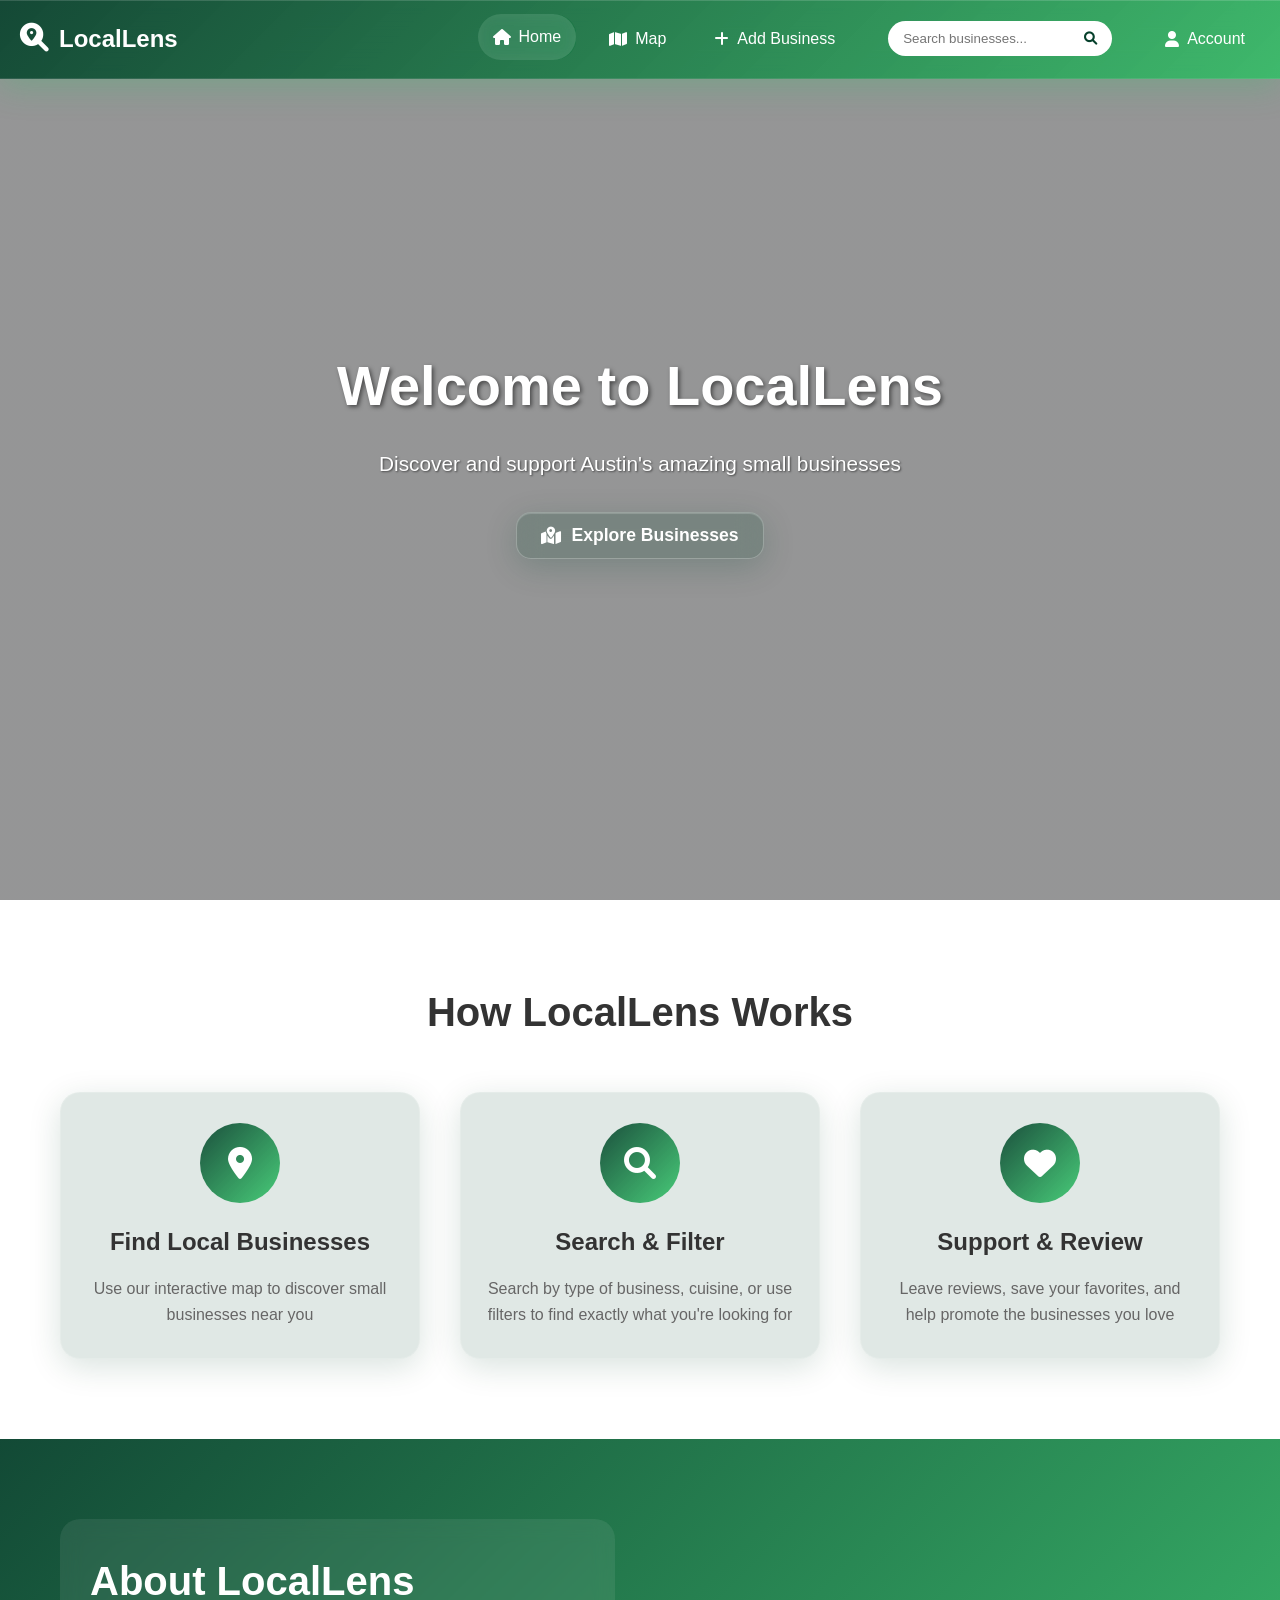
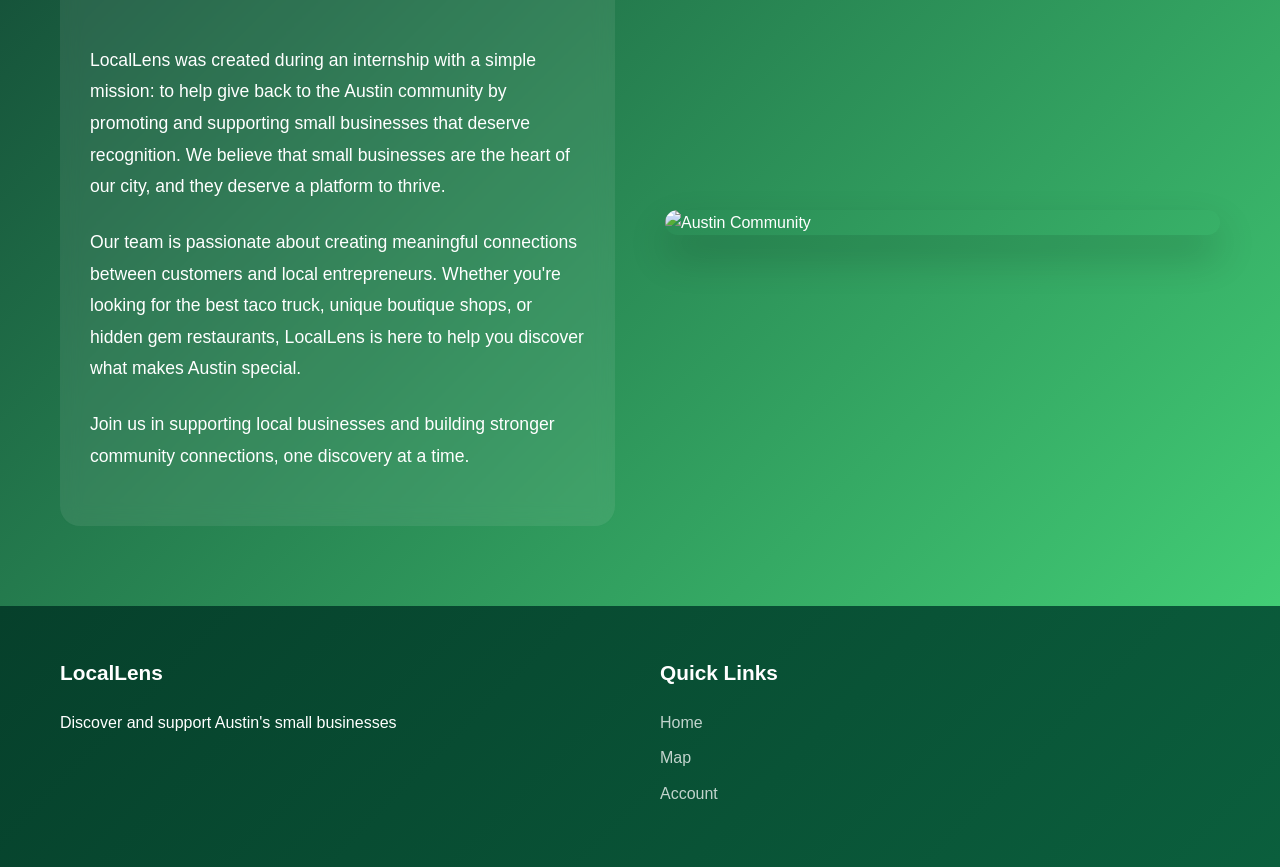
==== commit 88f8adcb: "Merge branch 'main' into main" ====
--- a/index.html
+++ b/index.html
@@ -4,45 +4,54 @@
     <meta charset="UTF-8">
     <meta name="viewport" content="width=device-width, initial-scale=1.0">
     <title>LocalLens - Discover Austin's Small Businesses</title>
-    <link rel="stylesheet" href="styles.css">
+    <link rel="stylesheet" href="styles.css?v=11">
+    <link rel="stylesheet" href="responsive.css?v=1">
     <link href="https://cdnjs.cloudflare.com/ajax/libs/font-awesome/6.0.0/css/all.min.css" rel="stylesheet">
 </head>
 <body>
     <!-- Navigation Bar -->
-    <nav class="navbar">
-        <div class="nav-container">
-            <div class="nav-logo">
+<nav class="navbar">
+    <div class="nav-container">
+
+        <!-- Logo -->
+        <a href="index.html" class="nav-logo">
+            <i class="fas fa-search-location"></i>
+            <span>LocalLens</span>
+        </a>
+
+        <!-- Navigation -->
+        <div class="nav-items">
+
+            <a href="index.html" class="nav-item active">
                 <i class="fas fa-home"></i>
-                <span id="logo-text">LocalLens</span>
+                Home
+            </a>
+
+            <a href="map.html" class="nav-item">
+                <i class="fas fa-map"></i>
+                Map
+            </a>
+
+            <a href="add-business.html" class="nav-item">
+                <i class="fas fa-plus"></i>
+                Add Business
+            </a>
+
+            <div class="search-container">
+                <input type="text" placeholder="Search businesses..." id="home-search">
+                <button type="button">
+                    <i class="fas fa-search"></i>
+                </button>
             </div>
-            <div class="nav-items">
-                <a href="index.html" class="nav-item active">
-                    <i class="fas fa-home"></i>
-                    <span>Home</span>
-                </a>
-                <a href="map.html" class="nav-item">
-                    <i class="fas fa-map"></i>
-                    <span>Map</span>
-                </a>
-                <a href="add-business.html" class="nav-item">
-                    <i class="fas fa-plus"></i>
-                    <span>Add Business</span>
-                </a>
-                <div class="nav-brand">
-                    <i class="fas fa-search-location"></i>
-                    <span>LocalLens</span>
-                </div>
-                <div class="search-container">
-                    <input type="text" placeholder="Search businesses..." id="home-search">
-                    <button type="button"><i class="fas fa-search"></i></button>
-                </div>
-                <a href="account.html" class="nav-item">
-                    <i class="fas fa-user"></i>
-                    <span>Account</span>
-                </a>
-            </div>
+
+            <a href="account.html" class="nav-item">
+                <i class="fas fa-user"></i>
+                Account
+            </a>
+
         </div>
-    </nav>
+    </div>
+</nav>
 
     <!-- Hero Section with Austin Background -->
     <section class="hero">
@@ -109,7 +118,7 @@
                     </p>
                 </div>
                 <div class="about-image">
-                    <img src="https://media.istockphoto.com/id/592651910/photo/austin-texas-skyline.jpg?s=612x612&w=0&k=20&c=B7AozA89AxOwisBe9UBj8TJvMRKr8FooVob9JD7FfEM=" alt="Austin Community">
+                    <img src="https://images.unsplash.com/photo-1521223619409-8085d2607891?q=80&w=1074&auto=format&fit=crop&ixlib=rb-4.1.0&ixid=M3wxMjA3fDB8MHxwaG90by1wYWdlfHx8fGVufDB8fHx8fA%3D%3D" alt="Austin Community">
                 </div>
             </div>
         </div>
@@ -131,7 +140,7 @@
                         <li><a href="account.html">Account</a></li>
                     </ul>
                 </div>
-            
+            </div>
         </div>
     </footer>
 
--- a/styles.css
+++ b/styles.css
@@ -10,6 +10,10 @@
     line-height: 1.6;
     color: #333;
     background-color: #f8f9fa;
+}
+
+[hidden] {
+    display: none !important;
 }
 
 .container {
@@ -65,8 +69,7 @@
 .nav-items {
     display: flex;
     align-items: center;
-    gap: 20px;
-    flex-wrap: wrap;
+    gap: 18px;
 }
 
 .nav-item {
@@ -97,6 +100,7 @@
     text-decoration: none;
     display: flex;
     align-items: center;
+    white-space: nowrap;
 }
 
 .nav-brand i {
@@ -107,15 +111,17 @@
     position: relative;
     display: flex;
     align-items: center;
+    flex: 1;
+    max-width: 350px;
+    margin: 0 20px;
 }
 
 .search-container input {
+    width: 100%;
     padding: 10px 40px 10px 15px;
     border: none;
     border-radius: 25px;
-    width: 250px;
     outline: none;
-    font-size: 14px;
 }
 
 .search-container button {
@@ -123,7 +129,7 @@
     right: 5px;
     background: none;
     border: none;
-    color: #667eea;
+    color: #06402b;
     cursor: pointer;
     padding: 5px 10px;
 }
@@ -208,21 +214,32 @@
 }
 
 .step {
+    background: rgba(6, 64, 43, 0.12);
+    backdrop-filter: blur(16px);
+    -webkit-backdrop-filter: blur(16px);
+    border: 1px solid rgba(255, 255, 255, 0.15);
+    border-radius: 20px;
+    padding: 30px 25px;
     text-align: center;
-    padding: 30px;
-    border-radius: 15px;
-    background: #f8f9fa;
-    transition: transform 0.3s ease;
+    box-shadow: 0 8px 32px rgba(6, 64, 43, 0.15);
+    transition: all 0.4s ease;
+    cursor: pointer;
 }
 
 .step:hover {
-    transform: translateY(-10px);
+    transform: translateY(-10px) scale(1.02);
+    background: rgba(6, 64, 43, 0.2);
+    box-shadow: 0 20px 40px rgba(6, 64, 43, 0.25);
 }
 
 .step-icon {
     width: 80px;
     height: 80px;
-    background: linear-gradient(135deg, #667eea 0%, #764ba2 100%);
+    background: linear-gradient(
+        135deg, 
+        rgba(6, 64, 43, 0.9),
+        rgba(34, 197, 94, 0.8)
+    );
     border-radius: 50%;
     display: flex;
     align-items: center;
@@ -242,11 +259,19 @@
     color: #666;
     line-height: 1.6;
 }
+.step:hover .step-icon {
+    transform: scale(1.15);
+    box-shadow: 0 12px 30px rgba(34, 197, 94, 0.45);
+}
 
 /* About Us Section */
 .about-us {
     padding: 80px 0;
-    background: linear-gradient(135deg, #f093fb 0%, #f5576c 100%);
+    background: linear-gradient(
+        135deg,
+        rgba(6, 64, 43, 0.95),
+        rgba(34, 197, 94, 0.85)
+    );
     color: white;
 }
 
@@ -267,6 +292,12 @@
     line-height: 1.8;
     margin-bottom: 1.5rem;
 }
+.about-text {
+    background: rgba(255,255,255,0.08);
+    backdrop-filter: blur(10px);
+    padding: 30px;
+    border-radius: 20px;
+}
 
 .about-image {
     border-radius: 15px;
@@ -282,7 +313,7 @@
 
 /* Footer */
 .footer {
-    background: #2c3e50;
+    background: linear-gradient(135deg, #06402b, #0b5f3d);
     color: white;
     padding: 50px 0 20px;
 }
@@ -308,13 +339,13 @@
 }
 
 .footer-section ul li a {
-    color: #bdc3c7;
+    color: rgba(255, 255, 255, 0.75);
     text-decoration: none;
     transition: color 0.3s ease;
 }
 
 .footer-section ul li a:hover {
-    color: white;
+    color: #ffffff;
 }
 
 .social-links {
@@ -359,7 +390,7 @@
 }
 
 .control-btn {
-    background: #667eea;
+    background: #28a745;
     color: white;
     border: none;
     padding: 10px 20px;
@@ -372,7 +403,7 @@
 }
 
 .control-btn:hover {
-    background: #5a67d8;
+    background: #85d4b3;
     transform: translateY(-2px);
 }
 
@@ -495,9 +526,9 @@
 }
 
 .view-btn.active {
-    background: #667eea;
-    color: white;
-    border-color: #667eea;
+    background: #28a745;
+    color: white;
+    border-color: #28a745;
 }
 
 /* Business List */
@@ -561,7 +592,6 @@
 }
 
 .details-btn {
-    background: #667eea;
     color: white;
     border: none;
     padding: 8px 16px;
--- a/responsive.css
+++ b/responsive.css
@@ -0,0 +1,383 @@
+/* Mobile and small-screen layout fixes */
+html {
+    overflow-x: hidden;
+}
+
+body {
+    overflow-x: hidden;
+}
+
+img,
+iframe,
+video {
+    max-width: 100%;
+}
+
+@media (max-width: 980px) {
+    .navbar {
+        padding: 10px 0;
+    }
+
+    .nav-container {
+        align-items: stretch;
+        flex-direction: column;
+        gap: 10px;
+        padding: 0 14px;
+    }
+
+    .nav-logo {
+        justify-content: center;
+        font-size: 1.22rem;
+    }
+
+    .nav-logo i {
+        font-size: 1.45rem;
+    }
+
+    .nav-items {
+        display: grid;
+        grid-template-columns: repeat(4, minmax(0, 1fr));
+        gap: 8px;
+        width: 100%;
+    }
+
+    .nav-brand {
+        display: none;
+    }
+
+    .nav-item {
+        justify-content: center;
+        min-width: 0;
+        min-height: 42px;
+        padding: 8px 6px;
+        border-radius: 10px;
+        font-size: 0.86rem;
+        text-align: center;
+    }
+
+    .nav-item i {
+        margin-right: 5px;
+    }
+
+    .search-container {
+        grid-column: 1 / -1;
+        width: 100%;
+        order: 10;
+    }
+
+    .search-container input {
+        width: 100%;
+        min-height: 42px;
+        font-size: 16px;
+    }
+
+    .main-content {
+        margin-top: 154px;
+        min-height: calc(100vh - 154px);
+    }
+
+    .hero {
+        min-height: 720px;
+        height: auto;
+        padding: 176px 18px 70px;
+    }
+
+    .hero-content h1 {
+        font-size: 2.45rem;
+        line-height: 1.08;
+    }
+
+    .hero-content p {
+        font-size: 1.05rem;
+    }
+
+    .how-it-works,
+    .about-us {
+        padding: 48px 0;
+    }
+
+    .how-it-works h2,
+    .about-text h2 {
+        font-size: 2rem;
+    }
+
+    .steps-container,
+    .about-content,
+    .footer-content {
+        grid-template-columns: 1fr;
+        gap: 22px;
+    }
+
+    .step {
+        padding: 24px 18px;
+    }
+
+    .map-controls {
+        position: static;
+        top: auto;
+        gap: 10px;
+        padding: 12px;
+    }
+
+    .map-controls .control-btn {
+        justify-content: center;
+        min-height: 42px;
+        padding: 10px 14px;
+    }
+
+    .filter-container {
+        min-width: 0;
+    }
+
+    .filter-dropdown {
+        left: auto;
+        right: 0;
+        width: min(92vw, 330px);
+        min-width: 0;
+    }
+
+    .map-business-container {
+        display: flex;
+        flex-direction: column;
+        height: auto;
+        min-height: 0;
+    }
+
+    .map-section {
+        height: min(56vh, 430px);
+        min-height: 320px;
+        border-right: 0;
+        border-bottom: 1px solid #e9ecef;
+    }
+
+    .business-list-section {
+        min-height: 420px;
+        height: auto;
+    }
+
+    .business-list {
+        max-height: none;
+        overflow: visible;
+    }
+
+    .business-list-header {
+        gap: 14px;
+        padding: 16px;
+    }
+
+    .business-item {
+        align-items: flex-start;
+        flex-direction: column;
+        gap: 14px;
+    }
+
+    .business-actions {
+        width: 100%;
+    }
+
+    .details-btn {
+        flex: 1;
+    }
+
+    .add-business-main,
+    .account-main {
+        width: 100%;
+        padding: 184px 16px 48px !important;
+    }
+
+    .submission-header,
+    .account-hero {
+        align-items: flex-start;
+        flex-direction: column;
+        gap: 14px;
+    }
+
+    .submission-header h1,
+    .account-hero h1 {
+        font-size: 2rem;
+    }
+
+    .submission-layout {
+        grid-template-columns: 1fr;
+        gap: 20px;
+    }
+
+    .listing-preview {
+        position: static;
+        top: auto;
+        order: -1;
+    }
+
+    .add-business-page .form-grid-three,
+    .score-inputs,
+    .account-form-grid,
+    .account-grid {
+        grid-template-columns: 1fr !important;
+    }
+
+    .add-business-page .form-span-two,
+    .add-business-page .form-span-three {
+        grid-column: auto !important;
+    }
+
+    .add-business-page .business-form .form-section,
+    .auth-card,
+    .profile-card,
+    .status-card,
+    .profile-edit-card,
+    .submissions-card,
+    .verification-card {
+        padding: 20px !important;
+    }
+
+    .add-business-page .business-form .form-actions,
+    .profile-card,
+    .submission-row,
+    .section-title-row,
+    .auth-intro,
+    .status-card {
+        align-items: flex-start;
+        flex-direction: column;
+    }
+
+    .add-business-page .form-actions > div,
+    .add-business-page .form-actions button,
+    .profile-actions,
+    .profile-actions a,
+    .profile-actions button,
+    .verification-actions,
+    .verification-actions button,
+    .account-add-link,
+    .map-return-link {
+        width: 100%;
+    }
+
+    .preview-title-row,
+    .preview-footer {
+        align-items: flex-start;
+        flex-direction: column;
+    }
+
+    .preview-scores {
+        grid-template-columns: 1fr;
+    }
+
+    .account-gate {
+        grid-template-columns: 1fr;
+    }
+
+    .modal-content {
+        width: calc(100vw - 24px);
+        max-height: calc(100vh - 24px);
+        border-radius: 8px;
+    }
+}
+
+@media (max-width: 560px) {
+    .nav-items {
+        grid-template-columns: repeat(2, minmax(0, 1fr));
+    }
+
+    .nav-item {
+        font-size: 0.82rem;
+    }
+
+    .main-content {
+        margin-top: 196px;
+        min-height: calc(100vh - 196px);
+    }
+
+    .hero {
+        min-height: 680px;
+        padding-top: 218px;
+    }
+
+    .hero-content h1 {
+        font-size: 2rem;
+    }
+
+    .hero-content p {
+        font-size: 0.98rem;
+    }
+
+    .container {
+        padding: 0 16px;
+    }
+
+    .map-controls {
+        align-items: stretch;
+        flex-direction: column;
+    }
+
+    .filter-dropdown {
+        left: 0;
+        right: auto;
+        width: calc(100vw - 24px);
+    }
+
+    .map-section {
+        height: 360px;
+        min-height: 300px;
+    }
+
+    .business-list-header {
+        align-items: flex-start;
+        flex-direction: column;
+    }
+
+    .view-toggle,
+    .view-btn {
+        width: 100%;
+    }
+
+    .view-btn {
+        min-height: 40px;
+    }
+
+    .add-business-main,
+    .account-main {
+        padding-top: 224px !important;
+        padding-left: 12px !important;
+        padding-right: 12px !important;
+    }
+
+    .submission-header h1,
+    .account-hero h1 {
+        font-size: 1.75rem;
+    }
+
+    .section-heading,
+    .matrix-heading {
+        align-items: flex-start;
+        flex-direction: column;
+    }
+
+    .matrix-average {
+        width: 100%;
+        padding: 12px 0 0;
+        border-left: 0;
+        border-top: 1px solid #dce3e6;
+        text-align: left;
+    }
+
+    .auth-tabs {
+        flex-direction: column;
+    }
+
+    .preview-body {
+        padding: 16px;
+    }
+
+    .success-message {
+        padding: 24px 16px;
+    }
+
+    .success-btn {
+        width: 100%;
+        margin: 6px 0;
+    }
+
+    .footer {
+        padding: 36px 0 20px;
+    }
+}
